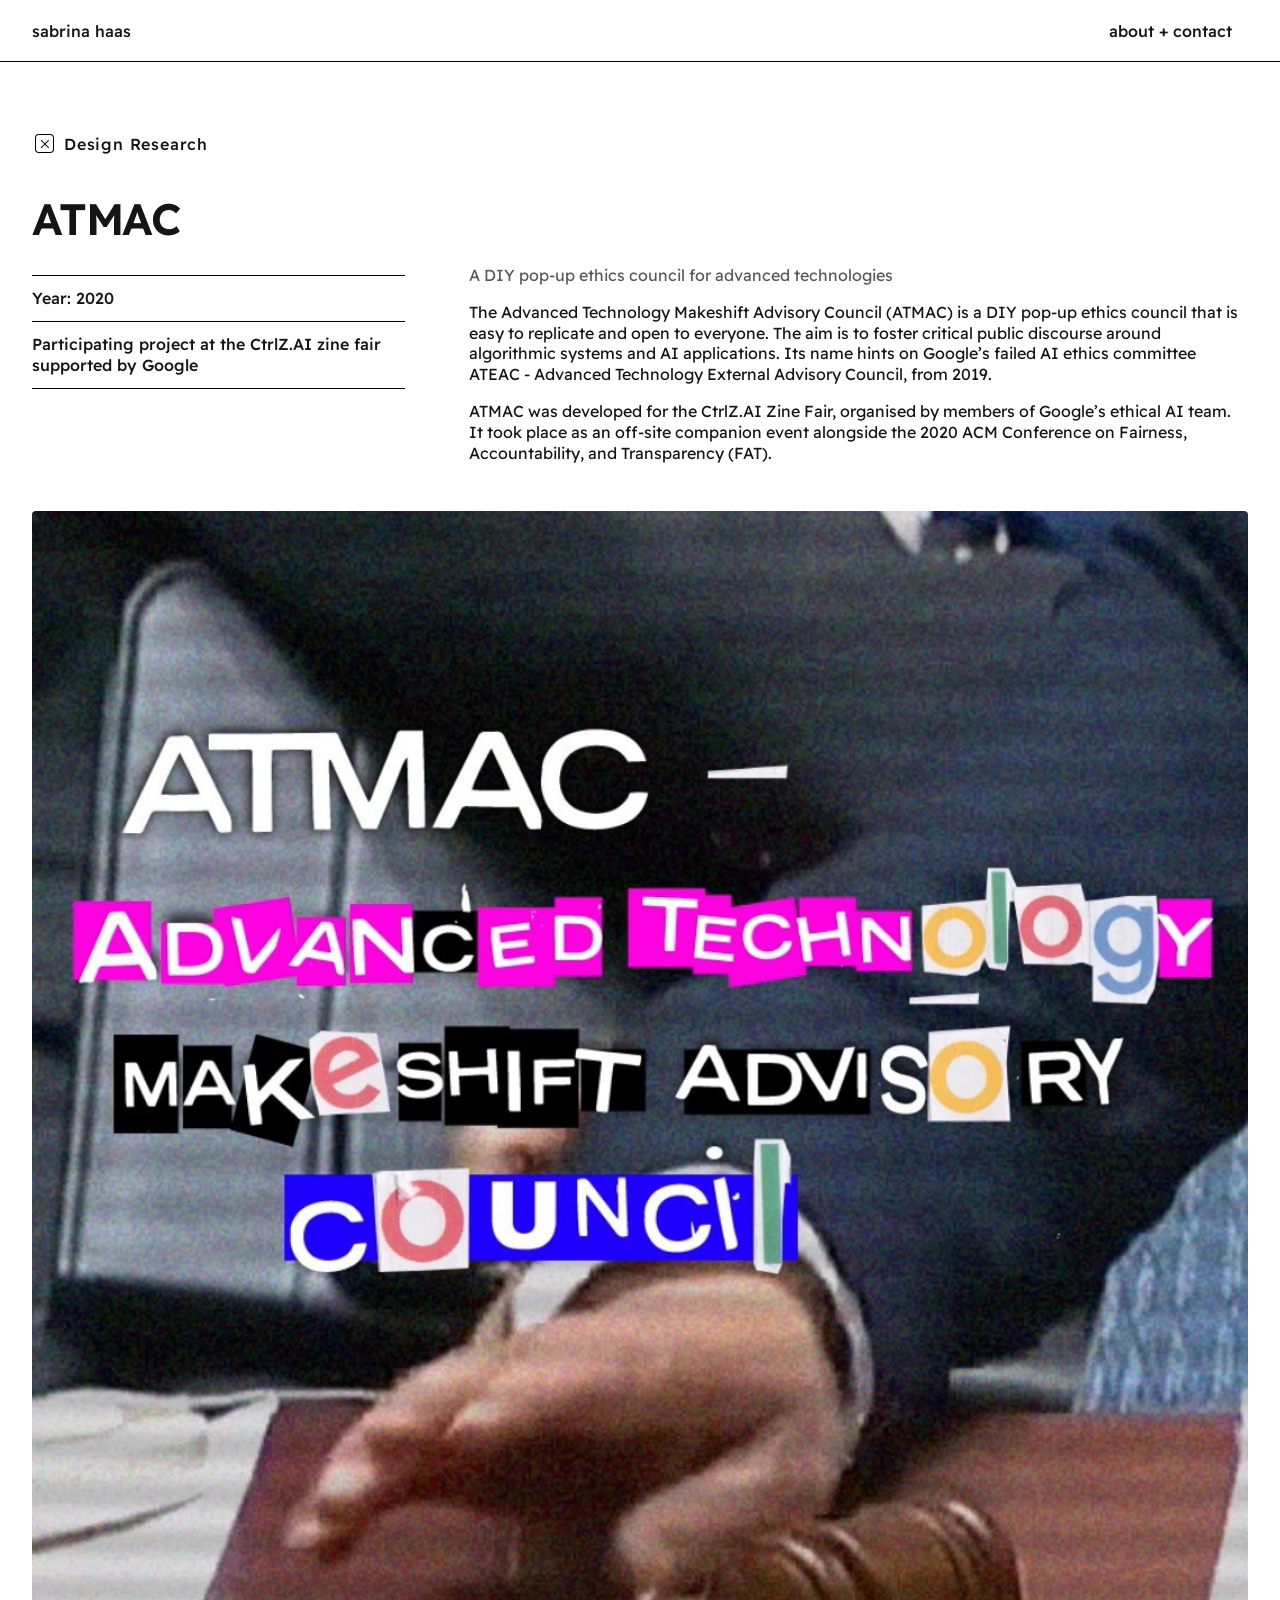
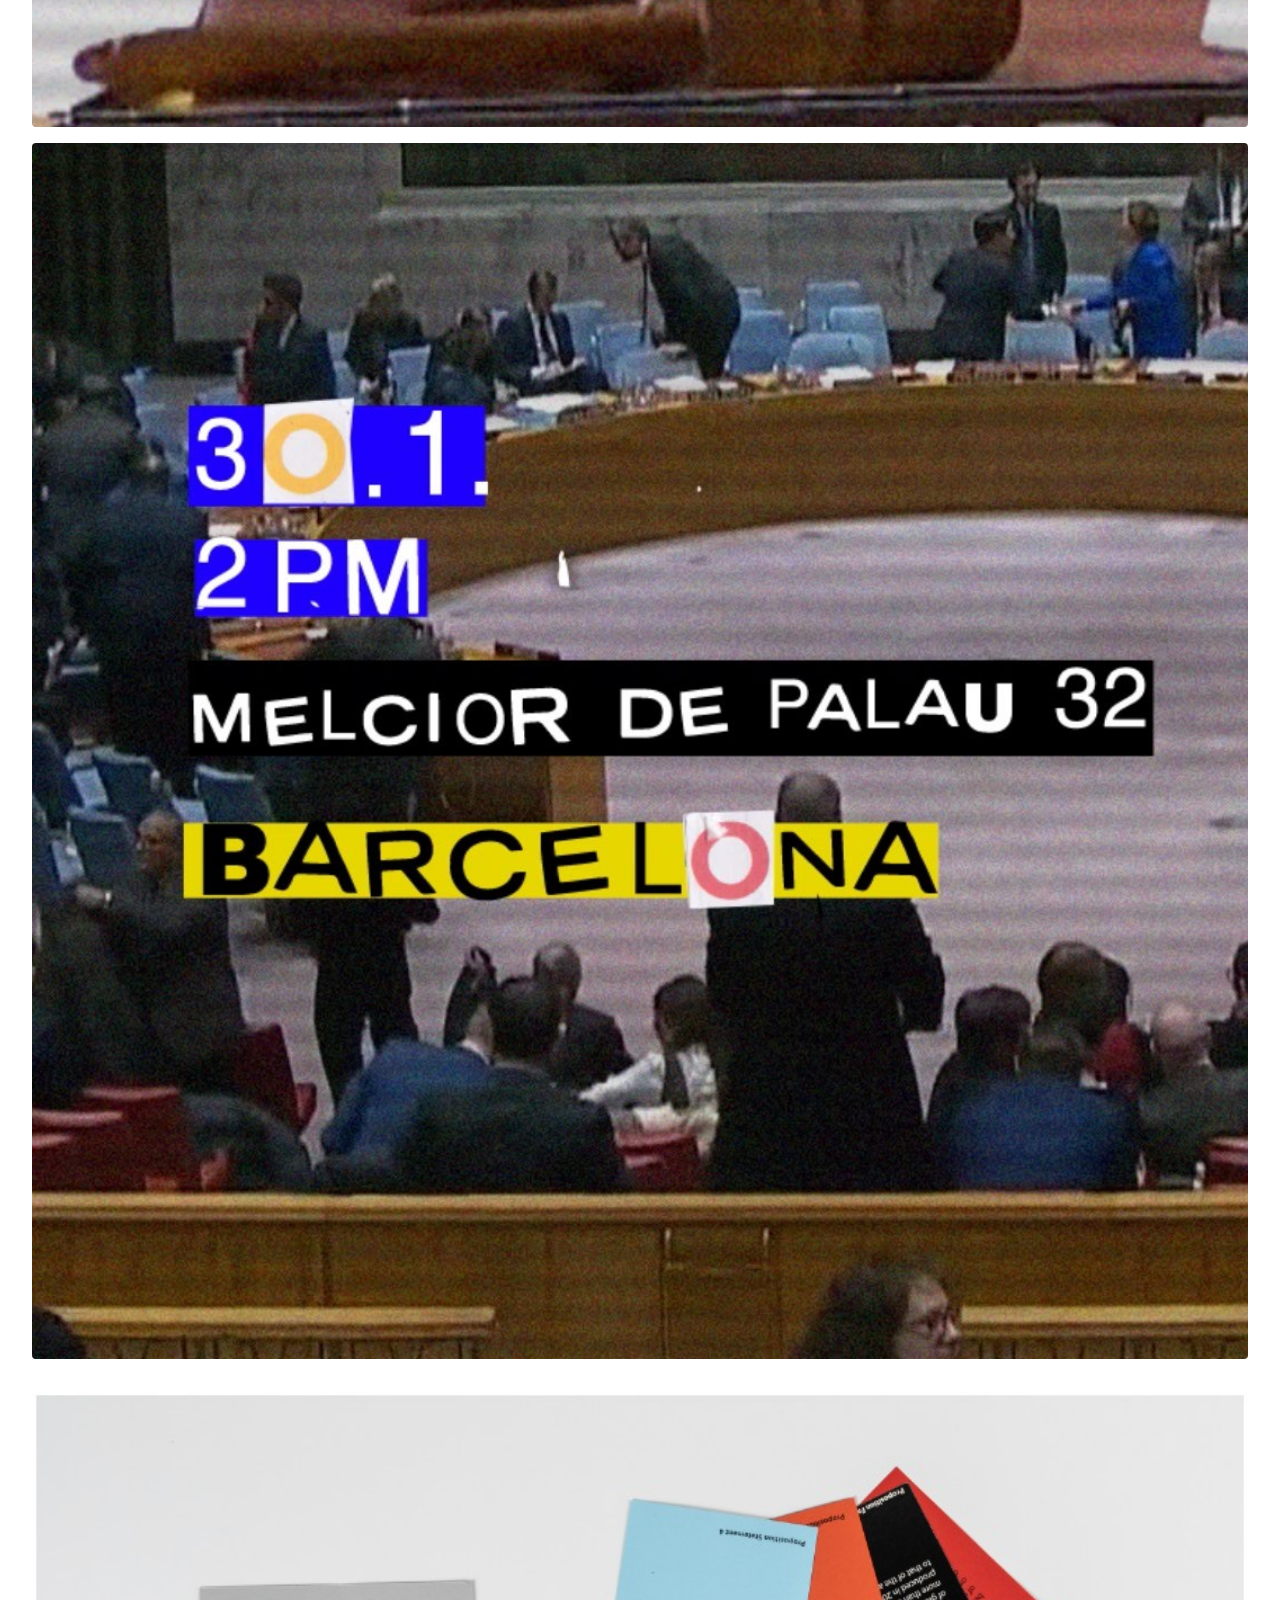
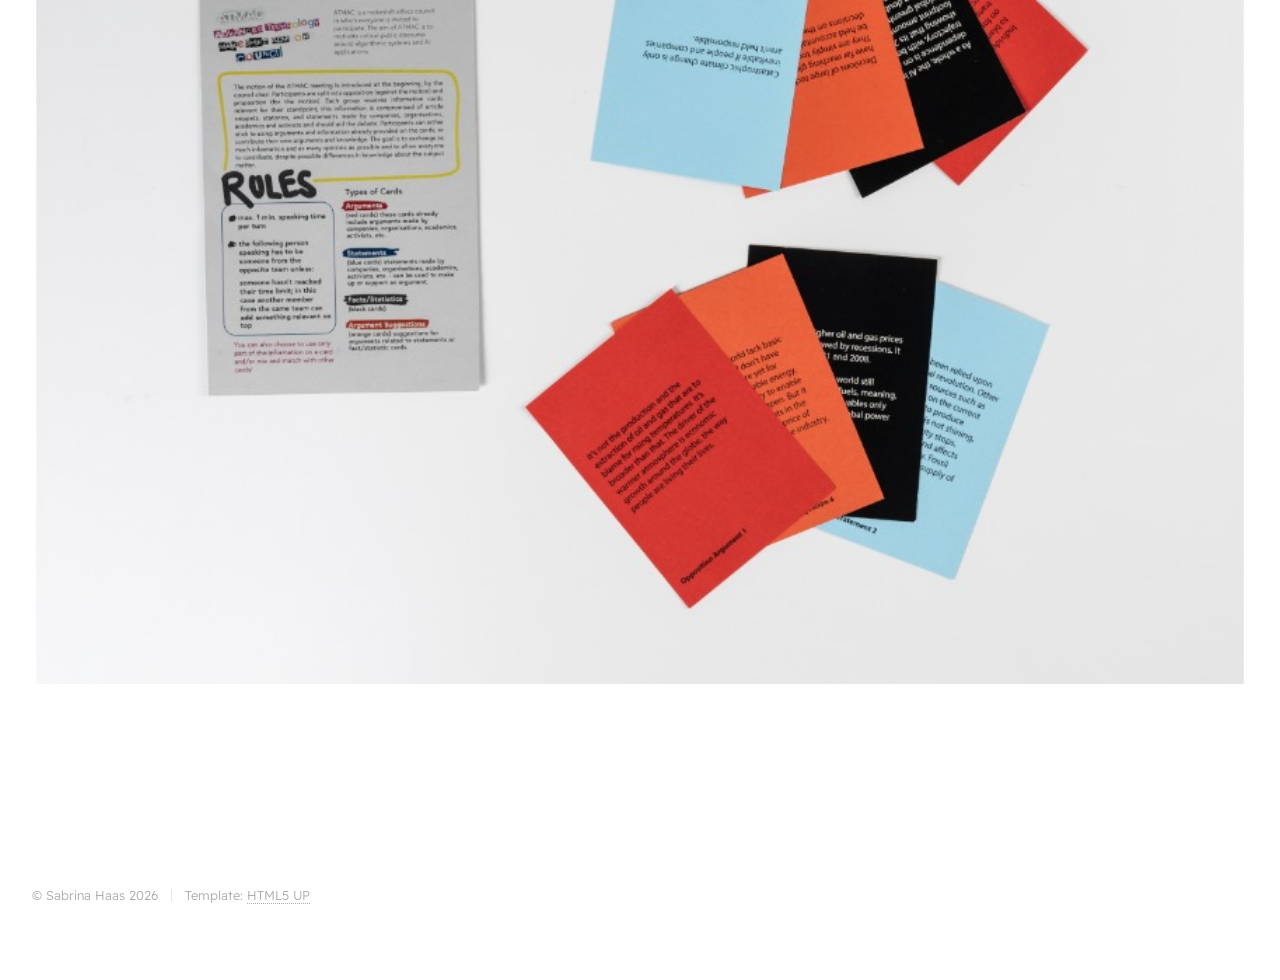
==== atmac.html @ 99f92eaf "Add ATMAC project, update Frau&Psyche content and images, minor copy fixes - Add new ATMAC project p" ====
<!DOCTYPE HTML>
<!--
	Phantom by HTML5 UP
	html5up.net | @ajlkn
	Free for personal and commercial use under the CCA 3.0 license (html5up.net/license)
-->
<html>
	<head>
		<title>ATMAC - Sabrina Haas</title>
		<meta charset="utf-8" />
		<meta name="viewport" content="width=device-width, initial-scale=1, user-scalable=no" />
		<link rel="stylesheet" href="assets/css/main.css" />
		<noscript><link rel="stylesheet" href="assets/css/noscript.css" /></noscript>
	</head>
	<body class="is-preload">
		<!-- Wrapper -->
			<div id="wrapper">

				<!-- Header -->
					<header id="header">
						<div class="inner">

							<!-- Logo -->
								<a href="index.html" class="logo">
									<span class="title">Sabrina Haas</span>
								</a>

							<!-- Nav -->
								<nav>
									<ul>
										<li><a href="#" id="about-link"><span class="nav-label">About <span class="join-symbol">+</span> Contact</span></a></li>
									</ul>
								</nav>

						</div>
					</header>

				<!-- Main -->
					<div id="main">
						<div class="inner">
							<header id="about">
								<div id="about-panel" class="about-panel">
									<div class="about-panel-row">
										<div class="about-text">
											<p>I&rsquo;m a Vienna-based designer and researcher.<br class="about-text-break" />I work across visual communication, illustration and design research, asking how spaces, systems, and materials can work better for people and places. Alongside my design work, I occasionally write.</p>
										</div>
										<div class="about-contact">
											<p><a href="mailto:hellosabrinahaas@gmail.com">hellosabrinahaas@gmail.com</a></p>
										</div>
									</div>
								</div>
							</header>

							<ul class="tags">
								<li><span class="filter-box"><span class="filter-x"></span></span><span class="filter-label">Design Research</span></li>
							</ul>

							<h1>ATMAC</h1>

							<div class="project-meta">
								<div class="project-meta-left">
									<div class="project-facts-list">
										<p>Year: 2020</p>
									</div>
									<p class="lead stroke-bottom">Participating project at the CtrlZ.AI zine fair supported by Google</p>
								</div>
								<div class="project-meta-right">
									<p class="lead muted">A DIY pop-up ethics council for advanced technologies</p>
									<p>The Advanced Technology Makeshift Advisory Council (ATMAC) is a DIY pop-up ethics council that is easy to replicate and open to everyone. The aim is to foster critical public discourse around algorithmic systems and AI applications. Its name hints on Google&rsquo;s failed AI ethics committee ATEAC - Advanced Technology External Advisory Council, from 2019.</p>
									<p>ATMAC was developed for the CtrlZ.AI Zine Fair, organised by members of Google&rsquo;s ethical AI team. It took place as an off-site companion event alongside the 2020 ACM Conference on Fairness, Accountability, and Transparency (FAT).</p>
								</div>
							</div>

							<div class="project-gallery row-2">
								<video autoplay muted loop playsinline poster="images/atmac-poster1-web.jpg" src="images/atmac-poster1.mp4"></video>
								<video autoplay muted loop playsinline poster="images/atmac-poster2-web.jpg" src="images/atmac-poster2.mp4"></video>
							</div>

							<span class="image fit"><img src="images/atmac-cards-web.jpg" alt="" /></span>

						</div>
					</div>

				<!-- Footer -->
					<footer id="footer">
						<div class="inner">
							<ul class="copyright">
								<li>&copy; Sabrina Haas 2026</li><li>Template: <a href="http://html5up.net">HTML5 UP</a></li>
							</ul>
						</div>
					</footer>

			</div>

		<!-- Scripts -->
			<script src="assets/js/jquery.min.js"></script>
			<script src="assets/js/browser.min.js"></script>
			<script src="assets/js/breakpoints.min.js"></script>
			<script src="assets/js/util.js"></script>
			<script src="assets/js/main.js"></script>
			<script>
				$(function() {

					var $link = $('#about-link'),
						$panel = $('#about-panel'),
						$join = $link.find('.join-symbol');

					$link.on('click', function(event) {

						event.preventDefault();

						$panel.toggleClass('is-visible');

						$join.html($panel.hasClass('is-visible') ? '&times;' : '+');

					});

				});
			</script>

	</body>
</html>
---- assets/css/main.css ----
@import url(fontawesome-all.min.css);
@import url("https://fonts.googleapis.com/css2?family=Readex+Pro:wght@300;400;500;600;700&display=swap");

/*
	Phantom by HTML5 UP
	html5up.net | @ajlkn
	Free for personal and commercial use under the CCA 3.0 license (html5up.net/license)
*/

html, body, div, span, applet, object,
iframe, h1, h2, h3, h4, h5, h6, p, blockquote,
pre, a, abbr, acronym, address, big, cite,
code, del, dfn, em, img, ins, kbd, q, s, samp,
small, strike, strong, sub, sup, tt, var, b,
u, i, center, dl, dt, dd, ol, ul, li, fieldset,
form, label, legend, table, caption, tbody,
tfoot, thead, tr, th, td, article, aside,
canvas, details, embed, figure, figcaption,
footer, header, hgroup, menu, nav, output, ruby,
section, summary, time, mark, audio, video {
	margin: 0;
	padding: 0;
	border: 0;
	font-size: 100%;
	font: inherit;
	vertical-align: baseline;}

article, aside, details, figcaption, figure,
footer, header, hgroup, menu, nav, section {
	display: block;}

body {
	line-height: 1;
}

ol, ul {
	list-style: none;
}

blockquote, q {
	quotes: none;
}

	blockquote:before, blockquote:after, q:before, q:after {
		content: '';
		content: none;
	}

table {
	border-collapse: collapse;
	border-spacing: 0;
}

body {
	-webkit-text-size-adjust: none;
}

mark {
	background-color: transparent;
	color: inherit;
}

input::-moz-focus-inner {
	border: 0;
	padding: 0;
}

input, select, textarea {
	-moz-appearance: none;
	-webkit-appearance: none;
	-ms-appearance: none;
	appearance: none;
}

/* Basic */

	@-ms-viewport {
		width: device-width;
	}

	body {
		-ms-overflow-style: scrollbar;
	}

	@media screen and (max-width: 480px) {

		html, body {
			min-width: 320px;
		}

	}

	html {
		box-sizing: border-box;
	}

	*, *:before, *:after {
		box-sizing: inherit;
	}

	body {
		background: #ffffff;
		cursor: url("images/cursor-diy.png") 14 4, auto;
		overflow-x: hidden;
	}

		body.is-preload *, body.is-preload *:before, body.is-preload *:after {
			-moz-animation: none !important;
			-webkit-animation: none !important;
			-ms-animation: none !important;
			animation: none !important;
			-moz-transition: none !important;
			-webkit-transition: none !important;
			-ms-transition: none !important;
			transition: none !important;
		}

/* Type */

	body, input, select, textarea {
		color: #585858;
		font-family: "Readex Pro", Helvetica, sans-serif;
		font-size: 16pt;
		font-weight: 300;
		line-height: 1.75;
	}

		@media screen and (max-width: 1680px) {

			body, input, select, textarea {
				font-size: 14pt;
			}

		}

		@media screen and (max-width: 1280px) {

			body, input, select, textarea {
				font-size: 12pt;
			}

		}

	a {
		-moz-transition: border-bottom-color 0.2s ease, color 0.2s ease;
		-webkit-transition: border-bottom-color 0.2s ease, color 0.2s ease;
		-ms-transition: border-bottom-color 0.2s ease, color 0.2s ease;
		transition: border-bottom-color 0.2s ease, color 0.2s ease;
		text-decoration: none;
		color: #585858;
		border-bottom: dotted 1px rgba(88, 88, 88, 0.5);
	}

		a:hover {
			border-bottom-color: transparent;
			color: #027D42 !important;
		}

	strong, b {
		font-weight: 700;
	}

	em, i {
		font-style: italic;
	}

	p {
		margin: 0 0 2em 0;
	}

	h1 {
		color: #161515;
		font-size: 2.75em;
		font-weight: 600;
		line-height: 1.3;
		margin: 0 0 0.65em 0;
		letter-spacing: -0.035em;
	}

	.amp {
		display: inline-block;
		margin: 0 0.1em;
	}

		h1 a {
			color: inherit;
		}

		@media screen and (max-width: 736px) {

			h1 {
				font-size: 2em;
				margin: 0 0 0.75em 0;
			}

		}

		@media screen and (max-width: 360px) {

			h1 {
				font-size: 1.75em;
				margin: 0 0 0.857em 0;
			}

		}

	h2, h3, h4, h5, h6 {
		font-weight: 700;
		line-height: 1.5;
		margin: 0 0 2em 0;
		text-transform: uppercase;
		letter-spacing: 0.35em;
	}

		h2 a, h3 a, h4 a, h5 a, h6 a {
			color: inherit;
		}

	h2 {
		font-size: 1.1em;
	}

	h3 {
		font-size: 1em;
	}

	h4 {
		font-size: 0.8em;
	}

	h5 {
		font-size: 0.8em;
	}

	h6 {
		font-size: 0.8em;
	}

	@media screen and (max-width: 980px) {

		h1 br, h2 br, h3 br, h4 br, h5 br, h6 br {
			display: none;
		}

	}

	@media screen and (max-width: 736px) {

		h2 {
			font-size: 1em;
		}

		h3 {
			font-size: 0.8em;
		}

	}

	sub {
		font-size: 0.8em;
		position: relative;
		top: 0.5em;
	}

	sup {
		font-size: 0.8em;
		position: relative;
		top: -0.5em;
	}

	blockquote {
		border-left: solid 4px #c9c9c9;
		font-style: italic;
		margin: 0 0 2em 0;
		padding: 0.5em 0 0.5em 2em;
	}

	code {
		background: rgba(144, 144, 144, 0.075);
		border-radius: 4px;
		border: solid 1px #c9c9c9;
		font-family: "Courier New", monospace;
		font-size: 0.9em;
		margin: 0 0.25em;
		padding: 0.25em 0.65em;
	}

	pre {
		-webkit-overflow-scrolling: touch;
		font-family: "Courier New", monospace;
		font-size: 0.9em;
		margin: 0 0 2em 0;
	}

		pre code {
			display: block;
			line-height: 1.75;
			padding: 1em 1.5em;
			overflow-x: auto;
		}

	hr {
		border: 0;
		border-bottom: solid 1px #c9c9c9;
		margin: 2em 0;
	}

		hr.major {
			margin: 3em 0;
		}

	.align-left {
		text-align: left;
	}

	.align-center {
		text-align: center;
	}

	.align-right {
		text-align: right;
	}

/* Row */

	.row {
		display: flex;
		flex-wrap: wrap;
		box-sizing: border-box;
		align-items: stretch;
	}

		.row > * {
			box-sizing: border-box;
		}

		.row.gtr-uniform > * > :last-child {
			margin-bottom: 0;
		}

		.row.aln-left {
			justify-content: flex-start;
		}

		.row.aln-center {
			justify-content: center;
		}

		.row.aln-right {
			justify-content: flex-end;
		}

		.row.aln-top {
			align-items: flex-start;
		}

		.row.aln-middle {
			align-items: center;
		}

		.row.aln-bottom {
			align-items: flex-end;
		}

		.row > .imp {
			order: -1;
		}

		.row > .col-1 {
			width: 8.33333%;
		}

		.row > .off-1 {
			margin-left: 8.33333%;
		}

		.row > .col-2 {
			width: 16.66667%;
		}

		.row > .off-2 {
			margin-left: 16.66667%;
		}

		.row > .col-3 {
			width: 25%;
		}

		.row > .off-3 {
			margin-left: 25%;
		}

		.row > .col-4 {
			width: 33.33333%;
		}

		.row > .off-4 {
			margin-left: 33.33333%;
		}

		.row > .col-5 {
			width: 41.66667%;
		}

		.row > .off-5 {
			margin-left: 41.66667%;
		}

		.row > .col-6 {
			width: 50%;
		}

		.row > .off-6 {
			margin-left: 50%;
		}

		.row > .col-7 {
			width: 58.33333%;
		}

		.row > .off-7 {
			margin-left: 58.33333%;
		}

		.row > .col-8 {
			width: 66.66667%;
		}

		.row > .off-8 {
			margin-left: 66.66667%;
		}

		.row > .col-9 {
			width: 75%;
		}

		.row > .off-9 {
			margin-left: 75%;
		}

		.row > .col-10 {
			width: 83.33333%;
		}

		.row > .off-10 {
			margin-left: 83.33333%;
		}

		.row > .col-11 {
			width: 91.66667%;
		}

		.row > .off-11 {
			margin-left: 91.66667%;
		}

		.row > .col-12 {
			width: 100%;
		}

		.row > .off-12 {
			margin-left: 100%;
		}

		.row.gtr-0 {
			margin-top: 0;
			margin-left: 0em;
		}

			.row.gtr-0 > * {
				padding: 0 0 0 0em;
			}

			.row.gtr-0.gtr-uniform {
				margin-top: 0em;
			}

				.row.gtr-0.gtr-uniform > * {
					padding-top: 0em;
				}

		.row.gtr-25 {
			margin-top: 0;
			margin-left: -0.5em;
		}

			.row.gtr-25 > * {
				padding: 0 0 0 0.5em;
			}

			.row.gtr-25.gtr-uniform {
				margin-top: -0.5em;
			}

				.row.gtr-25.gtr-uniform > * {
					padding-top: 0.5em;
				}

		.row.gtr-50 {
			margin-top: 0;
			margin-left: -1em;
		}

			.row.gtr-50 > * {
				padding: 0 0 0 1em;
			}

			.row.gtr-50.gtr-uniform {
				margin-top: -1em;
			}

				.row.gtr-50.gtr-uniform > * {
					padding-top: 1em;
				}

		.row {
			margin-top: 0;
			margin-left: -2em;
		}

			.row > * {
				padding: 0 0 0 2em;
			}

			.row.gtr-uniform {
				margin-top: -2em;
			}

				.row.gtr-uniform > * {
					padding-top: 2em;
				}

		.row.gtr-150 {
			margin-top: 0;
			margin-left: -3em;
		}

			.row.gtr-150 > * {
				padding: 0 0 0 3em;
			}

			.row.gtr-150.gtr-uniform {
				margin-top: -3em;
			}

				.row.gtr-150.gtr-uniform > * {
					padding-top: 3em;
				}

		.row.gtr-200 {
			margin-top: 0;
			margin-left: -4em;
		}

			.row.gtr-200 > * {
				padding: 0 0 0 4em;
			}

			.row.gtr-200.gtr-uniform {
				margin-top: -4em;
			}

				.row.gtr-200.gtr-uniform > * {
					padding-top: 4em;
				}

		@media screen and (max-width: 1680px) {

			.row {
				display: flex;
				flex-wrap: wrap;
				box-sizing: border-box;
				align-items: stretch;
			}

				.row > * {
					box-sizing: border-box;
				}

				.row.gtr-uniform > * > :last-child {
					margin-bottom: 0;
				}

				.row.aln-left {
					justify-content: flex-start;
				}

				.row.aln-center {
					justify-content: center;
				}

				.row.aln-right {
					justify-content: flex-end;
				}

				.row.aln-top {
					align-items: flex-start;
				}

				.row.aln-middle {
					align-items: center;
				}

				.row.aln-bottom {
					align-items: flex-end;
				}

				.row > .imp-xlarge {
					order: -1;
				}

				.row > .col-1-xlarge {
					width: 8.33333%;
				}

				.row > .off-1-xlarge {
					margin-left: 8.33333%;
				}

				.row > .col-2-xlarge {
					width: 16.66667%;
				}

				.row > .off-2-xlarge {
					margin-left: 16.66667%;
				}

				.row > .col-3-xlarge {
					width: 25%;
				}

				.row > .off-3-xlarge {
					margin-left: 25%;
				}

				.row > .col-4-xlarge {
					width: 33.33333%;
				}

				.row > .off-4-xlarge {
					margin-left: 33.33333%;
				}

				.row > .col-5-xlarge {
					width: 41.66667%;
				}

				.row > .off-5-xlarge {
					margin-left: 41.66667%;
				}

				.row > .col-6-xlarge {
					width: 50%;
				}

				.row > .off-6-xlarge {
					margin-left: 50%;
				}

				.row > .col-7-xlarge {
					width: 58.33333%;
				}

				.row > .off-7-xlarge {
					margin-left: 58.33333%;
				}

				.row > .col-8-xlarge {
					width: 66.66667%;
				}

				.row > .off-8-xlarge {
					margin-left: 66.66667%;
				}

				.row > .col-9-xlarge {
					width: 75%;
				}

				.row > .off-9-xlarge {
					margin-left: 75%;
				}

				.row > .col-10-xlarge {
					width: 83.33333%;
				}

				.row > .off-10-xlarge {
					margin-left: 83.33333%;
				}

				.row > .col-11-xlarge {
					width: 91.66667%;
				}

				.row > .off-11-xlarge {
					margin-left: 91.66667%;
				}

				.row > .col-12-xlarge {
					width: 100%;
				}

				.row > .off-12-xlarge {
					margin-left: 100%;
				}

				.row.gtr-0 {
					margin-top: 0;
					margin-left: 0em;
				}

					.row.gtr-0 > * {
						padding: 0 0 0 0em;
					}

					.row.gtr-0.gtr-uniform {
						margin-top: 0em;
					}

						.row.gtr-0.gtr-uniform > * {
							padding-top: 0em;
						}

				.row.gtr-25 {
					margin-top: 0;
					margin-left: -0.5em;
				}

					.row.gtr-25 > * {
						padding: 0 0 0 0.5em;
					}

					.row.gtr-25.gtr-uniform {
						margin-top: -0.5em;
					}

						.row.gtr-25.gtr-uniform > * {
							padding-top: 0.5em;
						}

				.row.gtr-50 {
					margin-top: 0;
					margin-left: -1em;
				}

					.row.gtr-50 > * {
						padding: 0 0 0 1em;
					}

					.row.gtr-50.gtr-uniform {
						margin-top: -1em;
					}

						.row.gtr-50.gtr-uniform > * {
							padding-top: 1em;
						}

				.row {
					margin-top: 0;
					margin-left: -2em;
				}

					.row > * {
						padding: 0 0 0 2em;
					}

					.row.gtr-uniform {
						margin-top: -2em;
					}

						.row.gtr-uniform > * {
							padding-top: 2em;
						}

				.row.gtr-150 {
					margin-top: 0;
					margin-left: -3em;
				}

					.row.gtr-150 > * {
						padding: 0 0 0 3em;
					}

					.row.gtr-150.gtr-uniform {
						margin-top: -3em;
					}

						.row.gtr-150.gtr-uniform > * {
							padding-top: 3em;
						}

				.row.gtr-200 {
					margin-top: 0;
					margin-left: -4em;
				}

					.row.gtr-200 > * {
						padding: 0 0 0 4em;
					}

					.row.gtr-200.gtr-uniform {
						margin-top: -4em;
					}

						.row.gtr-200.gtr-uniform > * {
							padding-top: 4em;
						}

		}

		@media screen and (max-width: 1280px) {

			.row {
				display: flex;
				flex-wrap: wrap;
				box-sizing: border-box;
				align-items: stretch;
			}

				.row > * {
					box-sizing: border-box;
				}

				.row.gtr-uniform > * > :last-child {
					margin-bottom: 0;
				}

				.row.aln-left {
					justify-content: flex-start;
				}

				.row.aln-center {
					justify-content: center;
				}

				.row.aln-right {
					justify-content: flex-end;
				}

				.row.aln-top {
					align-items: flex-start;
				}

				.row.aln-middle {
					align-items: center;
				}

				.row.aln-bottom {
					align-items: flex-end;
				}

				.row > .imp-large {
					order: -1;
				}

				.row > .col-1-large {
					width: 8.33333%;
				}

				.row > .off-1-large {
					margin-left: 8.33333%;
				}

				.row > .col-2-large {
					width: 16.66667%;
				}

				.row > .off-2-large {
					margin-left: 16.66667%;
				}

				.row > .col-3-large {
					width: 25%;
				}

				.row > .off-3-large {
					margin-left: 25%;
				}

				.row > .col-4-large {
					width: 33.33333%;
				}

				.row > .off-4-large {
					margin-left: 33.33333%;
				}

				.row > .col-5-large {
					width: 41.66667%;
				}

				.row > .off-5-large {
					margin-left: 41.66667%;
				}

				.row > .col-6-large {
					width: 50%;
				}

				.row > .off-6-large {
					margin-left: 50%;
				}

				.row > .col-7-large {
					width: 58.33333%;
				}

				.row > .off-7-large {
					margin-left: 58.33333%;
				}

				.row > .col-8-large {
					width: 66.66667%;
				}

				.row > .off-8-large {
					margin-left: 66.66667%;
				}

				.row > .col-9-large {
					width: 75%;
				}

				.row > .off-9-large {
					margin-left: 75%;
				}

				.row > .col-10-large {
					width: 83.33333%;
				}

				.row > .off-10-large {
					margin-left: 83.33333%;
				}

				.row > .col-11-large {
					width: 91.66667%;
				}

				.row > .off-11-large {
					margin-left: 91.66667%;
				}

				.row > .col-12-large {
					width: 100%;
				}

				.row > .off-12-large {
					margin-left: 100%;
				}

				.row.gtr-0 {
					margin-top: 0;
					margin-left: 0em;
				}

					.row.gtr-0 > * {
						padding: 0 0 0 0em;
					}

					.row.gtr-0.gtr-uniform {
						margin-top: 0em;
					}

						.row.gtr-0.gtr-uniform > * {
							padding-top: 0em;
						}

				.row.gtr-25 {
					margin-top: 0;
					margin-left: -0.5em;
				}

					.row.gtr-25 > * {
						padding: 0 0 0 0.5em;
					}

					.row.gtr-25.gtr-uniform {
						margin-top: -0.5em;
					}

						.row.gtr-25.gtr-uniform > * {
							padding-top: 0.5em;
						}

				.row.gtr-50 {
					margin-top: 0;
					margin-left: -1em;
				}

					.row.gtr-50 > * {
						padding: 0 0 0 1em;
					}

					.row.gtr-50.gtr-uniform {
						margin-top: -1em;
					}

						.row.gtr-50.gtr-uniform > * {
							padding-top: 1em;
						}

				.row {
					margin-top: 0;
					margin-left: -2em;
				}

					.row > * {
						padding: 0 0 0 2em;
					}

					.row.gtr-uniform {
						margin-top: -2em;
					}

						.row.gtr-uniform > * {
							padding-top: 2em;
						}

				.row.gtr-150 {
					margin-top: 0;
					margin-left: -3em;
				}

					.row.gtr-150 > * {
						padding: 0 0 0 3em;
					}

					.row.gtr-150.gtr-uniform {
						margin-top: -3em;
					}

						.row.gtr-150.gtr-uniform > * {
							padding-top: 3em;
						}

				.row.gtr-200 {
					margin-top: 0;
					margin-left: -4em;
				}

					.row.gtr-200 > * {
						padding: 0 0 0 4em;
					}

					.row.gtr-200.gtr-uniform {
						margin-top: -4em;
					}

						.row.gtr-200.gtr-uniform > * {
							padding-top: 4em;
						}

		}

		@media screen and (max-width: 980px) {

			.row {
				display: flex;
				flex-wrap: wrap;
				box-sizing: border-box;
				align-items: stretch;
			}

				.row > * {
					box-sizing: border-box;
				}

				.row.gtr-uniform > * > :last-child {
					margin-bottom: 0;
				}

				.row.aln-left {
					justify-content: flex-start;
				}

				.row.aln-center {
					justify-content: center;
				}

				.row.aln-right {
					justify-content: flex-end;
				}

				.row.aln-top {
					align-items: flex-start;
				}

				.row.aln-middle {
					align-items: center;
				}

				.row.aln-bottom {
					align-items: flex-end;
				}

				.row > .imp-medium {
					order: -1;
				}

				.row > .col-1-medium {
					width: 8.33333%;
				}

				.row > .off-1-medium {
					margin-left: 8.33333%;
				}

				.row > .col-2-medium {
					width: 16.66667%;
				}

				.row > .off-2-medium {
					margin-left: 16.66667%;
				}

				.row > .col-3-medium {
					width: 25%;
				}

				.row > .off-3-medium {
					margin-left: 25%;
				}

				.row > .col-4-medium {
					width: 33.33333%;
				}

				.row > .off-4-medium {
					margin-left: 33.33333%;
				}

				.row > .col-5-medium {
					width: 41.66667%;
				}

				.row > .off-5-medium {
					margin-left: 41.66667%;
				}

				.row > .col-6-medium {
					width: 50%;
				}

				.row > .off-6-medium {
					margin-left: 50%;
				}

				.row > .col-7-medium {
					width: 58.33333%;
				}

				.row > .off-7-medium {
					margin-left: 58.33333%;
				}

				.row > .col-8-medium {
					width: 66.66667%;
				}

				.row > .off-8-medium {
					margin-left: 66.66667%;
				}

				.row > .col-9-medium {
					width: 75%;
				}

				.row > .off-9-medium {
					margin-left: 75%;
				}

				.row > .col-10-medium {
					width: 83.33333%;
				}

				.row > .off-10-medium {
					margin-left: 83.33333%;
				}

				.row > .col-11-medium {
					width: 91.66667%;
				}

				.row > .off-11-medium {
					margin-left: 91.66667%;
				}

				.row > .col-12-medium {
					width: 100%;
				}

				.row > .off-12-medium {
					margin-left: 100%;
				}

				.row.gtr-0 {
					margin-top: 0;
					margin-left: 0em;
				}

					.row.gtr-0 > * {
						padding: 0 0 0 0em;
					}

					.row.gtr-0.gtr-uniform {
						margin-top: 0em;
					}

						.row.gtr-0.gtr-uniform > * {
							padding-top: 0em;
						}

				.row.gtr-25 {
					margin-top: 0;
					margin-left: -0.375em;
				}

					.row.gtr-25 > * {
						padding: 0 0 0 0.375em;
					}

					.row.gtr-25.gtr-uniform {
						margin-top: -0.375em;
					}

						.row.gtr-25.gtr-uniform > * {
							padding-top: 0.375em;
						}

				.row.gtr-50 {
					margin-top: 0;
					margin-left: -0.75em;
				}

					.row.gtr-50 > * {
						padding: 0 0 0 0.75em;
					}

					.row.gtr-50.gtr-uniform {
						margin-top: -0.75em;
					}

						.row.gtr-50.gtr-uniform > * {
							padding-top: 0.75em;
						}

				.row {
					margin-top: 0;
					margin-left: -1.5em;
				}

					.row > * {
						padding: 0 0 0 1.5em;
					}

					.row.gtr-uniform {
						margin-top: -1.5em;
					}

						.row.gtr-uniform > * {
							padding-top: 1.5em;
						}

				.row.gtr-150 {
					margin-top: 0;
					margin-left: -2.25em;
				}

					.row.gtr-150 > * {
						padding: 0 0 0 2.25em;
					}

					.row.gtr-150.gtr-uniform {
						margin-top: -2.25em;
					}

						.row.gtr-150.gtr-uniform > * {
							padding-top: 2.25em;
						}

				.row.gtr-200 {
					margin-top: 0;
					margin-left: -3em;
				}

					.row.gtr-200 > * {
						padding: 0 0 0 3em;
					}

					.row.gtr-200.gtr-uniform {
						margin-top: -3em;
					}

						.row.gtr-200.gtr-uniform > * {
							padding-top: 3em;
						}

		}

		@media screen and (max-width: 736px) {

			.row {
				display: flex;
				flex-wrap: wrap;
				box-sizing: border-box;
				align-items: stretch;
			}

				.row > * {
					box-sizing: border-box;
				}

				.row.gtr-uniform > * > :last-child {
					margin-bottom: 0;
				}

				.row.aln-left {
					justify-content: flex-start;
				}

				.row.aln-center {
					justify-content: center;
				}

				.row.aln-right {
					justify-content: flex-end;
				}

				.row.aln-top {
					align-items: flex-start;
				}

				.row.aln-middle {
					align-items: center;
				}

				.row.aln-bottom {
					align-items: flex-end;
				}

				.row > .imp-small {
					order: -1;
				}

				.row > .col-1-small {
					width: 8.33333%;
				}

				.row > .off-1-small {
					margin-left: 8.33333%;
				}

				.row > .col-2-small {
					width: 16.66667%;
				}

				.row > .off-2-small {
					margin-left: 16.66667%;
				}

				.row > .col-3-small {
					width: 25%;
				}

				.row > .off-3-small {
					margin-left: 25%;
				}

				.row > .col-4-small {
					width: 33.33333%;
				}

				.row > .off-4-small {
					margin-left: 33.33333%;
				}

				.row > .col-5-small {
					width: 41.66667%;
				}

				.row > .off-5-small {
					margin-left: 41.66667%;
				}

				.row > .col-6-small {
					width: 50%;
				}

				.row > .off-6-small {
					margin-left: 50%;
				}

				.row > .col-7-small {
					width: 58.33333%;
				}

				.row > .off-7-small {
					margin-left: 58.33333%;
				}

				.row > .col-8-small {
					width: 66.66667%;
				}

				.row > .off-8-small {
					margin-left: 66.66667%;
				}

				.row > .col-9-small {
					width: 75%;
				}

				.row > .off-9-small {
					margin-left: 75%;
				}

				.row > .col-10-small {
					width: 83.33333%;
				}

				.row > .off-10-small {
					margin-left: 83.33333%;
				}

				.row > .col-11-small {
					width: 91.66667%;
				}

				.row > .off-11-small {
					margin-left: 91.66667%;
				}

				.row > .col-12-small {
					width: 100%;
				}

				.row > .off-12-small {
					margin-left: 100%;
				}

				.row.gtr-0 {
					margin-top: 0;
					margin-left: 0em;
				}

					.row.gtr-0 > * {
						padding: 0 0 0 0em;
					}

					.row.gtr-0.gtr-uniform {
						margin-top: 0em;
					}

						.row.gtr-0.gtr-uniform > * {
							padding-top: 0em;
						}

				.row.gtr-25 {
					margin-top: 0;
					margin-left: -0.25em;
				}

					.row.gtr-25 > * {
						padding: 0 0 0 0.25em;
					}

					.row.gtr-25.gtr-uniform {
						margin-top: -0.25em;
					}

						.row.gtr-25.gtr-uniform > * {
							padding-top: 0.25em;
						}

				.row.gtr-50 {
					margin-top: 0;
					margin-left: -0.5em;
				}

					.row.gtr-50 > * {
						padding: 0 0 0 0.5em;
					}

					.row.gtr-50.gtr-uniform {
						margin-top: -0.5em;
					}

						.row.gtr-50.gtr-uniform > * {
							padding-top: 0.5em;
						}

				.row {
					margin-top: 0;
					margin-left: -1em;
				}

					.row > * {
						padding: 0 0 0 1em;
					}

					.row.gtr-uniform {
						margin-top: -1em;
					}

						.row.gtr-uniform > * {
							padding-top: 1em;
						}

				.row.gtr-150 {
					margin-top: 0;
					margin-left: -1.5em;
				}

					.row.gtr-150 > * {
						padding: 0 0 0 1.5em;
					}

					.row.gtr-150.gtr-uniform {
						margin-top: -1.5em;
					}

						.row.gtr-150.gtr-uniform > * {
							padding-top: 1.5em;
						}

				.row.gtr-200 {
					margin-top: 0;
					margin-left: -2em;
				}

					.row.gtr-200 > * {
						padding: 0 0 0 2em;
					}

					.row.gtr-200.gtr-uniform {
						margin-top: -2em;
					}

						.row.gtr-200.gtr-uniform > * {
							padding-top: 2em;
						}

		}

		@media screen and (max-width: 480px) {

			.row {
				display: flex;
				flex-wrap: wrap;
				box-sizing: border-box;
				align-items: stretch;
			}

				.row > * {
					box-sizing: border-box;
				}

				.row.gtr-uniform > * > :last-child {
					margin-bottom: 0;
				}

				.row.aln-left {
					justify-content: flex-start;
				}

				.row.aln-center {
					justify-content: center;
				}

				.row.aln-right {
					justify-content: flex-end;
				}

				.row.aln-top {
					align-items: flex-start;
				}

				.row.aln-middle {
					align-items: center;
				}

				.row.aln-bottom {
					align-items: flex-end;
				}

				.row > .imp-xsmall {
					order: -1;
				}

				.row > .col-1-xsmall {
					width: 8.33333%;
				}

				.row > .off-1-xsmall {
					margin-left: 8.33333%;
				}

				.row > .col-2-xsmall {
					width: 16.66667%;
				}

				.row > .off-2-xsmall {
					margin-left: 16.66667%;
				}

				.row > .col-3-xsmall {
					width: 25%;
				}

				.row > .off-3-xsmall {
					margin-left: 25%;
				}

				.row > .col-4-xsmall {
					width: 33.33333%;
				}

				.row > .off-4-xsmall {
					margin-left: 33.33333%;
				}

				.row > .col-5-xsmall {
					width: 41.66667%;
				}

				.row > .off-5-xsmall {
					margin-left: 41.66667%;
				}

				.row > .col-6-xsmall {
					width: 50%;
				}

				.row > .off-6-xsmall {
					margin-left: 50%;
				}

				.row > .col-7-xsmall {
					width: 58.33333%;
				}

				.row > .off-7-xsmall {
					margin-left: 58.33333%;
				}

				.row > .col-8-xsmall {
					width: 66.66667%;
				}

				.row > .off-8-xsmall {
					margin-left: 66.66667%;
				}

				.row > .col-9-xsmall {
					width: 75%;
				}

				.row > .off-9-xsmall {
					margin-left: 75%;
				}

				.row > .col-10-xsmall {
					width: 83.33333%;
				}

				.row > .off-10-xsmall {
					margin-left: 83.33333%;
				}

				.row > .col-11-xsmall {
					width: 91.66667%;
				}

				.row > .off-11-xsmall {
					margin-left: 91.66667%;
				}

				.row > .col-12-xsmall {
					width: 100%;
				}

				.row > .off-12-xsmall {
					margin-left: 100%;
				}

				.row.gtr-0 {
					margin-top: 0;
					margin-left: 0em;
				}

					.row.gtr-0 > * {
						padding: 0 0 0 0em;
					}

					.row.gtr-0.gtr-uniform {
						margin-top: 0em;
					}

						.row.gtr-0.gtr-uniform > * {
							padding-top: 0em;
						}

				.row.gtr-25 {
					margin-top: 0;
					margin-left: -0.25em;
				}

					.row.gtr-25 > * {
						padding: 0 0 0 0.25em;
					}

					.row.gtr-25.gtr-uniform {
						margin-top: -0.25em;
					}

						.row.gtr-25.gtr-uniform > * {
							padding-top: 0.25em;
						}

				.row.gtr-50 {
					margin-top: 0;
					margin-left: -0.5em;
				}

					.row.gtr-50 > * {
						padding: 0 0 0 0.5em;
					}

					.row.gtr-50.gtr-uniform {
						margin-top: -0.5em;
					}

						.row.gtr-50.gtr-uniform > * {
							padding-top: 0.5em;
						}

				.row {
					margin-top: 0;
					margin-left: -1em;
				}

					.row > * {
						padding: 0 0 0 1em;
					}

					.row.gtr-uniform {
						margin-top: -1em;
					}

						.row.gtr-uniform > * {
							padding-top: 1em;
						}

				.row.gtr-150 {
					margin-top: 0;
					margin-left: -1.5em;
				}

					.row.gtr-150 > * {
						padding: 0 0 0 1.5em;
					}

					.row.gtr-150.gtr-uniform {
						margin-top: -1.5em;
					}

						.row.gtr-150.gtr-uniform > * {
							padding-top: 1.5em;
						}

				.row.gtr-200 {
					margin-top: 0;
					margin-left: -2em;
				}

					.row.gtr-200 > * {
						padding: 0 0 0 2em;
					}

					.row.gtr-200.gtr-uniform {
						margin-top: -2em;
					}

						.row.gtr-200.gtr-uniform > * {
							padding-top: 2em;
						}

		}

/* Section/Article */

	section.special, article.special {
		text-align: center;
	}

	header p {
		margin-top: -1em;
	}

	@media screen and (max-width: 736px) {

		header p {
			margin-top: 0;
		}

	}

/* Icon */

	.icon {
		text-decoration: none;
		border-bottom: none;
		position: relative;
	}

		.icon:before {
			-moz-osx-font-smoothing: grayscale;
			-webkit-font-smoothing: antialiased;
			display: inline-block;
			font-style: normal;
			font-variant: normal;
			text-rendering: auto;
			line-height: 1;
			text-transform: none !important;
			font-family: 'Font Awesome 5 Free';
			font-weight: 400;
		}

		.icon > .label {
			display: none;
		}

		.icon:before {
			line-height: inherit;
		}

		.icon.solid:before {
			font-weight: 900;
		}

		.icon.brands:before {
			font-family: 'Font Awesome 5 Brands';
		}

		.icon.style2 {
			-moz-transition: background-color 0.2s ease-in-out, color 0.2s ease-in-out, border-color 0.2s ease-in-out;
			-webkit-transition: background-color 0.2s ease-in-out, color 0.2s ease-in-out, border-color 0.2s ease-in-out;
			-ms-transition: background-color 0.2s ease-in-out, color 0.2s ease-in-out, border-color 0.2s ease-in-out;
			transition: background-color 0.2s ease-in-out, color 0.2s ease-in-out, border-color 0.2s ease-in-out;
			background-color: transparent;
			border: solid 1px #c9c9c9;
			border-radius: 4px;
			width: 2.65em;
			height: 2.65em;
			display: inline-block;
			text-align: center;
			line-height: 2.65em;
			color: inherit;
		}

			.icon.style2:before {
				font-size: 1.1em;
			}

			.icon.style2:hover {
				color: #027D42;
				border-color: #027D42;
			}

			.icon.style2:active {
				background-color: rgba(242, 132, 158, 0.1);
			}

/* List */

	ol {
		list-style: decimal;
		margin: 0 0 2em 0;
		padding-left: 1.25em;
	}

		ol li {
			padding-left: 0.25em;
		}

	ul {
		list-style: disc;
		margin: 0 0 2em 0;
		padding-left: 1em;
	}

		ul li {
			padding-left: 0.5em;
		}

		ul.alt {
			list-style: none;
			padding-left: 0;
		}

			ul.alt li {
				border-top: solid 1px #c9c9c9;
				padding: 0.5em 0;
			}

				ul.alt li:first-child {
					border-top: 0;
					padding-top: 0;
				}

	dl {
		margin: 0 0 2em 0;
	}

		dl dt {
			display: block;
			font-weight: 700;
			margin: 0 0 1em 0;
		}

		dl dd {
			margin-left: 2em;
		}

/* Actions */

	ul.actions {
		display: -moz-flex;
		display: -webkit-flex;
		display: -ms-flex;
		display: flex;
		cursor: default;
		list-style: none;
		margin-left: -1em;
		padding-left: 0;
	}

		ul.actions li {
			padding: 0 0 0 1em;
			vertical-align: middle;
		}

		ul.actions.special {
			-moz-justify-content: center;
			-webkit-justify-content: center;
			-ms-justify-content: center;
			justify-content: center;
			width: 100%;
			margin-left: 0;
		}

			ul.actions.special li:first-child {
				padding-left: 0;
			}

		ul.actions.stacked {
			-moz-flex-direction: column;
			-webkit-flex-direction: column;
			-ms-flex-direction: column;
			flex-direction: column;
			margin-left: 0;
		}

			ul.actions.stacked li {
				padding: 1.3em 0 0 0;
			}

				ul.actions.stacked li:first-child {
					padding-top: 0;
				}

		ul.actions.fit {
			width: calc(100% + 1em);
		}

			ul.actions.fit li {
				-moz-flex-grow: 1;
				-webkit-flex-grow: 1;
				-ms-flex-grow: 1;
				flex-grow: 1;
				-moz-flex-shrink: 1;
				-webkit-flex-shrink: 1;
				-ms-flex-shrink: 1;
				flex-shrink: 1;
				width: 100%;
			}

				ul.actions.fit li > * {
					width: 100%;
				}

			ul.actions.fit.stacked {
				width: 100%;
			}

		@media screen and (max-width: 480px) {

			ul.actions:not(.fixed) {
				-moz-flex-direction: column;
				-webkit-flex-direction: column;
				-ms-flex-direction: column;
				flex-direction: column;
				margin-left: 0;
				width: 100% !important;
			}

				ul.actions:not(.fixed) li {
					-moz-flex-grow: 1;
					-webkit-flex-grow: 1;
					-ms-flex-grow: 1;
					flex-grow: 1;
					-moz-flex-shrink: 1;
					-webkit-flex-shrink: 1;
					-ms-flex-shrink: 1;
					flex-shrink: 1;
					padding: 1em 0 0 0;
					text-align: center;
					width: 100%;
				}

					ul.actions:not(.fixed) li > * {
						width: 100%;
					}

					ul.actions:not(.fixed) li:first-child {
						padding-top: 0;
					}

					ul.actions:not(.fixed) li input[type="submit"],
					ul.actions:not(.fixed) li input[type="reset"],
					ul.actions:not(.fixed) li input[type="button"],
					ul.actions:not(.fixed) li button,
					ul.actions:not(.fixed) li .button {
						width: 100%;
					}

						ul.actions:not(.fixed) li input[type="submit"].icon:before,
						ul.actions:not(.fixed) li input[type="reset"].icon:before,
						ul.actions:not(.fixed) li input[type="button"].icon:before,
						ul.actions:not(.fixed) li button.icon:before,
						ul.actions:not(.fixed) li .button.icon:before {
							margin-left: -0.5rem;
						}

		}

/* Icons */

	ul.icons {
		cursor: default;
		list-style: none;
		padding-left: 0;
		margin: -1em 0 2em -1em;
	}

		ul.icons li {
			display: inline-block;
			padding: 1em 0 0 1em;
		}

/* Form */

	form {
		margin: 0 0 2em 0;
		overflow-x: hidden;
	}

		form > :last-child {
			margin-bottom: 0;
		}

		form > .fields {
			display: -moz-flex;
			display: -webkit-flex;
			display: -ms-flex;
			display: flex;
			-moz-flex-wrap: wrap;
			-webkit-flex-wrap: wrap;
			-ms-flex-wrap: wrap;
			flex-wrap: wrap;
			width: calc(100% + 3em);
			margin: -1.5em 0 2em -1.5em;
		}

			form > .fields > .field {
				-moz-flex-grow: 0;
				-webkit-flex-grow: 0;
				-ms-flex-grow: 0;
				flex-grow: 0;
				-moz-flex-shrink: 0;
				-webkit-flex-shrink: 0;
				-ms-flex-shrink: 0;
				flex-shrink: 0;
				padding: 1.5em 0 0 1.5em;
				width: calc(100% - 1.5em);
			}

				form > .fields > .field.half {
					width: calc(50% - 0.75em);
				}

				form > .fields > .field.third {
					width: calc(100%/3 - 0.5em);
				}

				form > .fields > .field.quarter {
					width: calc(25% - 0.375em);
				}

		@media screen and (max-width: 480px) {

			form > .fields {
				width: calc(100% + 3em);
				margin: -1.5em 0 2em -1.5em;
			}

				form > .fields > .field {
					padding: 1.5em 0 0 1.5em;
					width: calc(100% - 1.5em);
				}

					form > .fields > .field.half {
						width: calc(100% - 1.5em);
					}

					form > .fields > .field.third {
						width: calc(100% - 1.5em);
					}

					form > .fields > .field.quarter {
						width: calc(100% - 1.5em);
					}

		}

	label {
		display: block;
		font-size: 0.9em;
		font-weight: 700;
		margin: 0 0 1em 0;
	}

	input[type="text"],
	input[type="password"],
	input[type="email"],
	input[type="tel"],
	select,
	textarea {
		-moz-appearance: none;
		-webkit-appearance: none;
		-ms-appearance: none;
		appearance: none;
		background-color: transparent;
		border: none;
		border-radius: 0;
		border-bottom: solid 1px #c9c9c9;
		color: inherit;
		display: block;
		outline: 0;
		padding: 0;
		text-decoration: none;
		width: 100%;
	}

		input[type="text"]:invalid,
		input[type="password"]:invalid,
		input[type="email"]:invalid,
		input[type="tel"]:invalid,
		select:invalid,
		textarea:invalid {
			box-shadow: none;
		}

		input[type="text"]:focus,
		input[type="password"]:focus,
		input[type="email"]:focus,
		input[type="tel"]:focus,
		select:focus,
		textarea:focus {
			border-bottom-color: #027D42;
			box-shadow: inset 0 -1px 0 0 #027D42;
		}

	select {
		background-image: url("data:image/svg+xml;charset=utf8,%3Csvg xmlns='http://www.w3.org/2000/svg' width='40' height='40' preserveAspectRatio='none' viewBox='0 0 40 40'%3E%3Cpath d='M9.4,12.3l10.4,10.4l10.4-10.4c0.2-0.2,0.5-0.4,0.9-0.4c0.3,0,0.6,0.1,0.9,0.4l3.3,3.3c0.2,0.2,0.4,0.5,0.4,0.9 c0,0.4-0.1,0.6-0.4,0.9L20.7,31.9c-0.2,0.2-0.5,0.4-0.9,0.4c-0.3,0-0.6-0.1-0.9-0.4L4.3,17.3c-0.2-0.2-0.4-0.5-0.4-0.9 c0-0.4,0.1-0.6,0.4-0.9l3.3-3.3c0.2-0.2,0.5-0.4,0.9-0.4S9.1,12.1,9.4,12.3z' fill='%23c9c9c9' /%3E%3C/svg%3E");
		background-size: 1.25rem;
		background-repeat: no-repeat;
		background-position: calc(100% - 1rem) center;
		height: 3em;
		padding-right: 3em;
		text-overflow: ellipsis;
	}

		select option {
			background: #ffffff;
		}

		select:focus::-ms-value {
			background-color: transparent;
		}

		select::-ms-expand {
			display: none;
		}

	input[type="text"],
	input[type="password"],
	input[type="email"],
	select {
		height: 3em;
	}

	textarea {
		padding: 0;
		min-height: 3.75em;
	}

	input[type="checkbox"],
	input[type="radio"] {
		-moz-appearance: none;
		-webkit-appearance: none;
		-ms-appearance: none;
		appearance: none;
		display: block;
		float: left;
		margin-right: -2em;
		opacity: 0;
		width: 1em;
		z-index: -1;
	}

		input[type="checkbox"] + label,
		input[type="radio"] + label {
			text-decoration: none;
			color: #585858;
			cursor: pointer;
			display: inline-block;
			font-size: 1em;
			font-weight: 300;
			padding-left: 2.55em;
			padding-right: 0.75em;
			position: relative;
		}

			input[type="checkbox"] + label:before,
			input[type="radio"] + label:before {
				-moz-osx-font-smoothing: grayscale;
				-webkit-font-smoothing: antialiased;
				display: inline-block;
				font-style: normal;
				font-variant: normal;
				text-rendering: auto;
				line-height: 1;
				text-transform: none !important;
				font-family: 'Font Awesome 5 Free';
				font-weight: 900;
			}

			input[type="checkbox"] + label:before,
			input[type="radio"] + label:before {
				border-radius: 4px;
				border: solid 1px #c9c9c9;
				content: '';
				display: inline-block;
				font-size: 0.8em;
				height: 2.25em;
				left: 0;
				line-height: 2.25em;
				position: absolute;
				text-align: center;
				top: 0;
				width: 2.25em;
			}

		input[type="checkbox"]:checked + label:before,
		input[type="radio"]:checked + label:before {
			background: #585858;
			border-color: #585858;
			color: #ffffff;
			content: '\f00c';
		}

		input[type="checkbox"]:focus + label:before,
		input[type="radio"]:focus + label:before {
			border-color: #027D42;
			box-shadow: 0 0 0 1px #027D42;
		}

	input[type="checkbox"] + label:before {
		border-radius: 4px;
	}

	input[type="radio"] + label:before {
		border-radius: 100%;
	}

/* Box */

	.box {
		border-radius: 4px;
		border: solid 1px #c9c9c9;
		margin-bottom: 2em;
		padding: 1.5em;
	}

		.box > :last-child,
		.box > :last-child > :last-child,
		.box > :last-child > :last-child > :last-child {
			margin-bottom: 0;
		}

		.box.alt {
			border: 0;
			border-radius: 0;
			padding: 0;
		}

/* Image */

	.image {
		border-radius: 4px;
		border: 0;
		display: inline-block;
		position: relative;
	}

		.image img {
			border-radius: 4px;
			display: block;
		}

		.image.left, .image.right {
			max-width: 40%;
		}

			.image.left img, .image.right img {
				width: 100%;
			}

		.image.left {
			float: left;
			padding: 0 1.5em 1em 0;
			top: 0.25em;
		}

		.image.right {
			float: right;
			padding: 0 0 1em 1.5em;
			top: 0.25em;
		}

		.image.fit {
			display: block;
			margin: 0 0 2em 0;
			width: 100%;
		}

			@media screen and (max-width: 736px) {

				.image.fit {
					margin: 0 0 0.5em 0;
				}

			}

			.image.fit img {
				width: 100%;
			}

		.video.fit {
			display: block;
			margin: 0 0 2em 0;
			width: 100%;
			border-radius: 4px;
		}

			@media screen and (max-width: 736px) {

				.video.fit {
					margin: 0 0 0.5em 0;
				}

			}

		.image.main {
			display: block;
			margin: 0 0 3em 0;
			width: 100%;
		}

			.image.main img {
				width: 100%;
			}

			@media screen and (max-width: 736px) {

				.image.main {
					margin: 0 0 2em 0;
				}

			}

/* Table */

	.table-wrapper {
		-webkit-overflow-scrolling: touch;
		overflow-x: auto;
	}

	table {
		margin: 0 0 2em 0;
		width: 100%;
	}

		table tbody tr {
			border: solid 1px #c9c9c9;
			border-left: 0;
			border-right: 0;
		}

			table tbody tr:nth-child(2n + 1) {
				background-color: rgba(144, 144, 144, 0.075);
			}

		table td {
			padding: 0.75em 0.75em;
		}

		table th {
			font-size: 0.9em;
			font-weight: 700;
			padding: 0 0.75em 0.75em 0.75em;
			text-align: left;
		}

		table thead {
			border-bottom: solid 2px #c9c9c9;
		}

		table tfoot {
			border-top: solid 2px #c9c9c9;
		}

		table.alt {
			border-collapse: separate;
		}

			table.alt tbody tr td {
				border: solid 1px #c9c9c9;
				border-left-width: 0;
				border-top-width: 0;
			}

				table.alt tbody tr td:first-child {
					border-left-width: 1px;
				}

			table.alt tbody tr:first-child td {
				border-top-width: 1px;
			}

			table.alt thead {
				border-bottom: 0;
			}

			table.alt tfoot {
				border-top: 0;
			}

/* Button */

	input[type="submit"],
	input[type="reset"],
	input[type="button"],
	button,
	.button {
		-moz-appearance: none;
		-webkit-appearance: none;
		-ms-appearance: none;
		appearance: none;
		-moz-transition: background-color 0.2s ease-in-out, color 0.2s ease-in-out, box-shadow 0.2s ease-in-out;
		-webkit-transition: background-color 0.2s ease-in-out, color 0.2s ease-in-out, box-shadow 0.2s ease-in-out;
		-ms-transition: background-color 0.2s ease-in-out, color 0.2s ease-in-out, box-shadow 0.2s ease-in-out;
		transition: background-color 0.2s ease-in-out, color 0.2s ease-in-out, box-shadow 0.2s ease-in-out;
		background-color: transparent;
		border-radius: 4px;
		border: 0;
		box-shadow: inset 0 0 0 2px #585858;
		color: #585858 !important;
		cursor: pointer;
		display: inline-block;
		font-size: 0.8em;
		font-weight: 700;
		height: 3.5em;
		letter-spacing: 0.35em;
		line-height: 3.45em;
		overflow: hidden;
		padding: 0 1.25em 0 1.6em;
		text-align: center;
		text-decoration: none;
		text-overflow: ellipsis;
		text-transform: uppercase;
		white-space: nowrap;
	}

		input[type="submit"].icon:before,
		input[type="reset"].icon:before,
		input[type="button"].icon:before,
		button.icon:before,
		.button.icon:before {
			margin-right: 0.5em;
		}

		input[type="submit"].fit,
		input[type="reset"].fit,
		input[type="button"].fit,
		button.fit,
		.button.fit {
			width: 100%;
		}

		input[type="submit"]:hover,
		input[type="reset"]:hover,
		input[type="button"]:hover,
		button:hover,
		.button:hover {
			color: #027D42 !important;
			box-shadow: inset 0 0 0 2px #027D42;
		}

		input[type="submit"]:active,
		input[type="reset"]:active,
		input[type="button"]:active,
		button:active,
		.button:active {
			background-color: rgba(242, 132, 158, 0.1);
		}

		input[type="submit"].small,
		input[type="reset"].small,
		input[type="button"].small,
		button.small,
		.button.small {
			font-size: 0.6em;
		}

		input[type="submit"].large,
		input[type="reset"].large,
		input[type="button"].large,
		button.large,
		.button.large {
			font-size: 1em;
		}

		input[type="submit"].primary,
		input[type="reset"].primary,
		input[type="button"].primary,
		button.primary,
		.button.primary {
			box-shadow: none;
			background-color: #585858;
			color: #ffffff !important;
		}

			input[type="submit"].primary:hover,
			input[type="reset"].primary:hover,
			input[type="button"].primary:hover,
			button.primary:hover,
			.button.primary:hover {
				background-color: #027D42;
			}

			input[type="submit"].primary:active,
			input[type="reset"].primary:active,
			input[type="button"].primary:active,
			button.primary:active,
			.button.primary:active {
				background-color: #ee5f81;
			}

		input[type="submit"].disabled, input[type="submit"]:disabled,
		input[type="reset"].disabled,
		input[type="reset"]:disabled,
		input[type="button"].disabled,
		input[type="button"]:disabled,
		button.disabled,
		button:disabled,
		.button.disabled,
		.button:disabled {
			pointer-events: none;
			opacity: 0.25;
		}

/* Filters */

	.filters {
		display: -moz-flex;
		display: -webkit-flex;
		display: -ms-flex;
		display: flex;
		-moz-flex-wrap: wrap;
		-webkit-flex-wrap: wrap;
		-ms-flex-wrap: wrap;
		flex-wrap: wrap;
		-moz-align-items: center;
		-webkit-align-items: center;
		-ms-align-items: center;
		align-items: center;
		margin: 0;
		padding: 0;
		list-style: none;
	}

		.filters li {
			margin: 0 1.5em 0.75em 0;
			padding-left: 0;
		}

		.filters a {
			display: -moz-flex;
			display: -webkit-flex;
			display: -ms-flex;
			display: flex;
			-moz-align-items: center;
			-webkit-align-items: center;
			-ms-align-items: center;
			align-items: center;
			gap: 0.6em;
			cursor: pointer;
			color: #161515;
			font-family: "Readex Pro", Helvetica, sans-serif;
			font-size: 1em;
			font-weight: 500;
			letter-spacing: 0.05em;
			text-decoration: none;
			border-bottom: 0;
		}

			.filters a .filter-box {
				-moz-transition: box-shadow 0.2s ease-in-out;
				-webkit-transition: box-shadow 0.2s ease-in-out;
				-ms-transition: box-shadow 0.2s ease-in-out;
				transition: box-shadow 0.2s ease-in-out;
				display: -moz-flex;
				display: -webkit-flex;
				display: -ms-flex;
				display: flex;
				-moz-align-items: center;
				-webkit-align-items: center;
				-ms-align-items: center;
				align-items: center;
				-moz-justify-content: center;
				-webkit-justify-content: center;
				-ms-justify-content: center;
				justify-content: center;
				-moz-flex-shrink: 0;
				-webkit-flex-shrink: 0;
				-ms-flex-shrink: 0;
				flex-shrink: 0;
				width: 1.2em;
				height: 1.2em;
				border-radius: 4px;
				box-shadow: inset 0 0 0 1px #000000;
				background-color: #ffffff;
			}

				.filters a .filter-x {
					-moz-transition: opacity 0.2s ease-in-out;
					-webkit-transition: opacity 0.2s ease-in-out;
					-ms-transition: opacity 0.2s ease-in-out;
					transition: opacity 0.2s ease-in-out;
					display: block;
					position: relative;
					width: 0.7em;
					height: 0.7em;
					opacity: 0;
				}

					.filters a .filter-x:before,
					.filters a .filter-x:after {
						content: '';
						display: block;
						position: absolute;
						top: 50%;
						left: 50%;
						width: 100%;
						height: 1px;
						background-color: #161515;
					}

					.filters a .filter-x:before {
						-moz-transform: translate(-50%, -50%) rotate(45deg);
						-webkit-transform: translate(-50%, -50%) rotate(45deg);
						-ms-transform: translate(-50%, -50%) rotate(45deg);
						transform: translate(-50%, -50%) rotate(45deg);
					}

					.filters a .filter-x:after {
						-moz-transform: translate(-50%, -50%) rotate(-45deg);
						-webkit-transform: translate(-50%, -50%) rotate(-45deg);
						-ms-transform: translate(-50%, -50%) rotate(-45deg);
						transform: translate(-50%, -50%) rotate(-45deg);
					}

			.filters a .filter-label {
				-moz-transition: color 0.2s ease-in-out;
				-webkit-transition: color 0.2s ease-in-out;
				-ms-transition: color 0.2s ease-in-out;
				transition: color 0.2s ease-in-out;
			}

			.filters a:hover .filter-box {
				box-shadow: inset 0 0 0 2px #027D42;
			}

			.filters a:hover .filter-label {
				color: #027D42;
			}

			.filters a:hover .filter-x:before,
			.filters a:hover .filter-x:after {
				background-color: #027D42;
			}

			.filters a.active .filter-x {
				opacity: 1;
			}

		@media screen and (max-width: 736px) {

			.filters {
				-moz-flex-direction: column;
				-webkit-flex-direction: column;
				-ms-flex-direction: column;
				flex-direction: column;
				-moz-align-items: flex-start;
				-webkit-align-items: flex-start;
				-ms-align-items: flex-start;
				align-items: flex-start;
			}

				.filters li {
					margin: 0 0 1em 0;
				}

		}

/* Project Page */

	.tags {
		display: -moz-flex;
		display: -webkit-flex;
		display: -ms-flex;
		display: flex;
		-moz-flex-wrap: wrap;
		-webkit-flex-wrap: wrap;
		-ms-flex-wrap: wrap;
		flex-wrap: wrap;
		margin: 0 0 1.5em -0.3em;
		padding: 0;
		list-style: none;
	}

		.tags li {
			display: -moz-flex;
			display: -webkit-flex;
			display: -ms-flex;
			display: flex;
			-moz-align-items: center;
			-webkit-align-items: center;
			-ms-align-items: center;
			align-items: center;
			gap: 0.6em;
			margin: 0 1.5em 0.5em 0;
			color: #161515;
			font-family: "Readex Pro", Helvetica, sans-serif;
			font-size: 1em;
			font-weight: 500;
			letter-spacing: 0.05em;
		}

			.tags li .filter-box {
				display: -moz-flex;
				display: -webkit-flex;
				display: -ms-flex;
				display: flex;
				-moz-align-items: center;
				-webkit-align-items: center;
				-ms-align-items: center;
				align-items: center;
				-moz-justify-content: center;
				-webkit-justify-content: center;
				-ms-justify-content: center;
				justify-content: center;
				-moz-flex-shrink: 0;
				-webkit-flex-shrink: 0;
				-ms-flex-shrink: 0;
				flex-shrink: 0;
				width: 1.2em;
				height: 1.2em;
				border-radius: 4px;
				box-shadow: inset 0 0 0 1px #000000;
				background-color: #ffffff;
			}

				.tags li .filter-x {
					display: block;
					position: relative;
					width: 0.7em;
					height: 0.7em;
				}

					.tags li .filter-x:before,
					.tags li .filter-x:after {
						content: '';
						display: block;
						position: absolute;
						top: 50%;
						left: 50%;
						width: 100%;
						height: 1px;
						background-color: #161515;
					}

					.tags li .filter-x:before {
						-moz-transform: translate(-50%, -50%) rotate(45deg);
						-webkit-transform: translate(-50%, -50%) rotate(45deg);
						-ms-transform: translate(-50%, -50%) rotate(45deg);
						transform: translate(-50%, -50%) rotate(45deg);
					}

					.tags li .filter-x:after {
						-moz-transform: translate(-50%, -50%) rotate(-45deg);
						-webkit-transform: translate(-50%, -50%) rotate(-45deg);
						-ms-transform: translate(-50%, -50%) rotate(-45deg);
						transform: translate(-50%, -50%) rotate(-45deg);
					}

	.project-meta {
		display: -moz-flex;
		display: -webkit-flex;
		display: -ms-flex;
		display: flex;
		-moz-flex-wrap: wrap;
		-webkit-flex-wrap: wrap;
		-ms-flex-wrap: wrap;
		flex-wrap: wrap;
		margin: 0 0 3em 0;
	}

		.project-meta-left {
			width: calc(33.33333% - 2em);
			margin: 0 2em 0 0;
		}

		.project-meta-right {
			width: calc(66.66666% - 2em);
			margin: 0 0 0 2em;
		}


		.project-facts-list {
			margin-top: 0;
			margin-bottom: 0.75em;
			border-top: solid 1px #000000;
		}

			.project-meta-left .project-facts-list p {
				margin: 0;
				padding: 0.75em 0;
				border-bottom: solid 1px #000000;
				color: #161515;
				font-family: "Readex Pro", Helvetica, sans-serif;
				font-size: 1em;
				font-weight: 500;
				line-height: 1.3;
			}

		.project-facts {
			display: -moz-flex;
			display: -webkit-flex;
			display: -ms-flex;
			display: flex;
			-moz-justify-content: space-between;
			-webkit-justify-content: space-between;
			-ms-justify-content: space-between;
			justify-content: space-between;
			border-top: solid 1px #000000;
			border-bottom: solid 1px #000000;
			margin: 0 0 0.75em 0;
			padding: 0.75em 0;
		}

			.project-facts span {
				color: #161515;
				font-family: "Readex Pro", Helvetica, sans-serif;
				font-size: 1em;
				font-weight: 500;
				line-height: 1.3;
			}

		.project-meta p {
			color: #585858;
			font-family: "Readex Pro", Helvetica, sans-serif;
			font-size: 1em;
			font-weight: 500;
			line-height: 1.3;
			margin: 0;
		}

			.project-meta-left p.lead {
				color: #161515;
				font-weight: 500;
			}

				.project-meta-left p.lead.stroke-bottom {
					border-bottom: solid 1px #000000;
					padding-bottom: 0.75em;
					margin-bottom: 0.75em;
				}

			.project-meta-right p {
				color: #161515;
				font-weight: 400;
				margin-top: -0.65em;
			}

				.project-meta-right p.lead {
					font-weight: 400;
					margin-bottom: 1em;
				}

					.project-meta-right p.lead.muted {
						color: #585858;
					}

				.project-meta-right p.lead + p {
					margin-top: 0;
				}

				.project-meta-right p + p {
					margin-top: 1em;
				}


		@media screen and (max-width: 736px) {

			.project-meta {
				margin: 0 0 2.5em 0;
			}

			.project-meta-left {
				width: 100%;
				margin: 0 0 1.5em 0;
			}

			.project-meta-right {
				width: 100%;
				margin: 0;
			}

		}

	.project-gallery.row-3 {
		display: -moz-flex;
		display: -webkit-flex;
		display: -ms-flex;
		display: flex;
		-moz-flex-wrap: wrap;
		-webkit-flex-wrap: wrap;
		-ms-flex-wrap: wrap;
		flex-wrap: wrap;
		gap: 1em;
		margin: 0 0 2em 0;
	}

		.project-gallery.row-3 .image {
			display: block;
			width: calc(33.33333% - 0.66667em);
		}

			.project-gallery.row-3 .image img {
				width: 100%;
				border-radius: 4px;
			}

		@media screen and (max-width: 736px) {

			.project-gallery.row-3 {
				gap: 0.5em;
				margin: 0 0 0.5em 0;
			}

				.project-gallery.row-3 .image {
					width: 100%;
				}

		}

	.project-gallery.bg {
		background-color: #f6f6f6;
		border-radius: 4px;
		padding: 3em;
		margin: 0 0 2em 0;
	}

	.project-gallery.row-2 {
		display: -moz-flex;
		display: -webkit-flex;
		display: -ms-flex;
		display: flex;
		-moz-flex-wrap: wrap;
		-webkit-flex-wrap: wrap;
		-ms-flex-wrap: wrap;
		flex-wrap: wrap;
		gap: 1em;
		margin: 0 0 2em 0;
	}

		.project-gallery.row-2 > * {
			display: block;
			width: calc(50% - 0.5em);
		}

			.project-gallery.row-2 .image img {
				width: 100%;
				border-radius: 4px;
			}

			.project-gallery.row-2 video {
				width: 100%;
				border-radius: 4px;
			}

			.project-gallery.row-2 .gallery-text {
				display: -moz-flex;
				display: -webkit-flex;
				display: -ms-flex;
				display: flex;
				-moz-align-items: center;
				-webkit-align-items: center;
				-ms-align-items: center;
				align-items: center;
				padding-right: 5em;
			}

				.project-gallery.row-2 .gallery-text p {
					margin: 0;
					color: #161515;
					font-family: "Readex Pro", Helvetica, sans-serif;
					font-size: 1.3em;
					font-weight: 700;
					line-height: 1.3;
				}

		@media screen and (max-width: 736px) {

			.project-gallery.bg {
				padding: 1.5em;
				margin: 0 0 0.5em 0;
			}

			.project-gallery.row-2 {
				gap: 0.5em;
				margin: 0 0 0.5em 0;
			}

				.project-gallery.row-2 > * {
					width: 100%;
				}

				.project-gallery.row-2 .gallery-text {
					padding-right: 0;
				}

		}

	.project-gallery.mixed {
		display: -moz-flex;
		display: -webkit-flex;
		display: -ms-flex;
		display: flex;
		-moz-flex-wrap: wrap;
		-webkit-flex-wrap: wrap;
		-ms-flex-wrap: wrap;
		flex-wrap: wrap;
		gap: 1em;
		margin: 0 0 2em 0;
	}

		.project-gallery.mixed .gallery-col {
			display: -moz-flex;
			display: -webkit-flex;
			display: -ms-flex;
			display: flex;
			-moz-flex-direction: column;
			-webkit-flex-direction: column;
			-ms-flex-direction: column;
			flex-direction: column;
		}

			.project-gallery.mixed .gallery-col-narrow {
				width: calc(44% - 0.5em);
			}

			.project-gallery.mixed .gallery-col-wide {
				width: calc(56% - 0.5em);
			}

			.project-gallery.mixed .gallery-col .image {
				display: block;
				-moz-flex-shrink: 0;
				-webkit-flex-shrink: 0;
				-ms-flex-shrink: 0;
				flex-shrink: 0;
				margin: 0 0 1em 0;
			}

				.project-gallery.mixed .gallery-col .image:last-child {
					-moz-flex: 1 1 auto;
					-webkit-flex: 1 1 auto;
					-ms-flex: 1 1 auto;
					flex: 1 1 auto;
					min-height: 0;
					margin-bottom: 0;
				}

				.project-gallery.mixed .gallery-col .image img {
					display: block;
					width: 100%;
					border-radius: 4px;
				}

				.project-gallery.mixed .gallery-col .image:last-child img {
					height: 100%;
					-o-object-fit: cover;
					object-fit: cover;
				}

		@media screen and (max-width: 736px) {

			.project-gallery.mixed {
				gap: 0.5em;
				margin: 0 0 0.5em 0;
				-moz-flex-direction: column;
				-webkit-flex-direction: column;
				-ms-flex-direction: column;
				flex-direction: column;
			}

				.project-gallery.mixed .gallery-col-narrow,
				.project-gallery.mixed .gallery-col-wide {
					width: 100%;
				}

				.project-gallery.mixed .gallery-col .image {
					margin-bottom: 0.5em;
				}

				.project-gallery.mixed .gallery-col .image:last-child {
					-moz-flex: 0 1 auto;
					-webkit-flex: 0 1 auto;
					-ms-flex: 0 1 auto;
					flex: 0 1 auto;
					margin-bottom: 0;
				}

				.project-gallery.mixed .gallery-col .image:last-child img {
					height: auto;
				}

		}

/* Tiles */

	.tiles {
		display: -moz-flex;
		display: -webkit-flex;
		display: -ms-flex;
		display: flex;
		-moz-flex-wrap: wrap;
		-webkit-flex-wrap: wrap;
		-ms-flex-wrap: wrap;
		flex-wrap: wrap;
		postiion: relative;
		margin: -3em 0 0 -1em;
	}

		.tiles article {
			-moz-transition: -moz-transform 0.5s ease, opacity 0.5s ease;
			-webkit-transition: -webkit-transform 0.5s ease, opacity 0.5s ease;
			-ms-transition: -ms-transform 0.5s ease, opacity 0.5s ease;
			transition: transform 0.5s ease, opacity 0.5s ease;
			position: relative;
			width: calc(33.33333% - 1em);
			margin: 3em 0 0 1em;
		}

			.tiles article > a > .image {
				-moz-transition: -moz-transform 0.5s ease;
				-webkit-transition: -webkit-transform 0.5s ease;
				-ms-transition: -ms-transform 0.5s ease;
				transition: transform 0.5s ease;
				position: relative;
				display: block;
				width: 100%;
				aspect-ratio: 3 / 2;
				border-radius: 4px;
				overflow: hidden;
			}

				.tiles article > a > .image img {
					display: block;
					width: 100%;
					height: 100%;
					object-fit: cover;
				}

				.tiles article > a > .image .image-caption {
					-moz-transition: opacity 0.3s ease;
					-webkit-transition: opacity 0.3s ease;
					-ms-transition: opacity 0.3s ease;
					transition: opacity 0.3s ease;
					display: block;
					position: absolute;
					top: 0;
					left: 0;
					width: 100%;
					height: 100%;
					padding: 1.25em 1.25em 1.25em 0;
					background-color: #ffffff;
					color: #161515;
					font-family: "Readex Pro", Helvetica, sans-serif;
					font-weight: 400;
					font-size: 0.8em;
					line-height: 1.5;
					overflow-y: auto;
					-webkit-overflow-scrolling: touch;
					opacity: 0;
					pointer-events: none;
					z-index: 3;
				}

				.tiles article > a > .image .image-caption.image-caption-plain {
					background-color: rgba(255, 255, 255, 0.6);
				}

					body:not(.is-touch) .tiles article:hover > a > .image .image-caption {
						opacity: 1;
						pointer-events: auto;
					}

				.tiles article > a > .image:before {
					pointer-events: none;
					-moz-transition: background-color 0.5s ease, opacity 0.5s ease;
					-webkit-transition: background-color 0.5s ease, opacity 0.5s ease;
					-ms-transition: background-color 0.5s ease, opacity 0.5s ease;
					transition: background-color 0.5s ease, opacity 0.5s ease;
					content: '';
					display: block;
					position: absolute;
					top: 0;
					left: 0;
					width: 100%;
					height: 100%;
					opacity: 1.0;
					z-index: 1;
					opacity: 0.8;
				}

				.tiles article > a > .image:after {
					pointer-events: none;
					-moz-transition: opacity 0.5s ease;
					-webkit-transition: opacity 0.5s ease;
					-ms-transition: opacity 0.5s ease;
					transition: opacity 0.5s ease;
					content: '';
					display: block;
					position: absolute;
					top: 0;
					left: 0;
					width: 100%;
					height: 100%;
					background-image: url("data:image/svg+xml;charset=utf8,%3Csvg xmlns='http://www.w3.org/2000/svg' width='100' height='100' viewBox='0 0 100 100' preserveAspectRatio='none'%3E%3Cstyle%3Eline %7B stroke-width: 0.25px%3B stroke: %23ffffff%3B %7D%3C/style%3E%3Cline x1='0' y1='0' x2='100' y2='100' /%3E%3Cline x1='100' y1='0' x2='0' y2='100' /%3E%3C/svg%3E");
					background-position: center;
					background-repeat: no-repeat;
					background-size: 100% 100%;
					opacity: 0.25;
					z-index: 2;
				}

			.tiles article > a {
				display: block;
				width: 100%;
				border-bottom: 0;
				color: inherit;
				text-align: left;
				text-decoration: none;
			}

				.tiles article > a > :last-child {
					margin: 0;
				}

				.tiles article > a:hover h2,
				.tiles article > a:hover .content {
					color: #027D42;
				}

				.tiles article > a h2 {
					margin: 0 0 0.15em 0;
					color: #161515;
					font-family: "Readex Pro", Helvetica, sans-serif;
					font-size: 1em;
					font-weight: 500;
					line-height: 1.2;
					text-transform: none;
					letter-spacing: normal;
				}

				.tiles article > a .content {
					width: 100%;
					margin-top: 0.75em;
					color: #161515;
					font-family: "Readex Pro", Helvetica, sans-serif;
					font-weight: 400;
					line-height: 1.3;
				}

					.tiles article > a .content > :last-child {
						margin-bottom: 0;
					}

			.tiles article.style1 > a > .image:before {
				background-color: #f2849e;
			}

			.tiles article.style2 > a > .image:before {
				background-color: #7ecaf6;
			}

			.tiles article.style3 > a > .image:before {
				background-color: #7bd0c1;
			}

			.tiles article.style4 > a > .image:before {
				background-color: #c75b9b;
			}

			.tiles article.style5 > a > .image:before {
				background-color: #ae85ca;
			}

			.tiles article.style6 > a > .image:before {
				background-color: #8499e7;
			}

			.tiles article.no-overlay > a > .image:before,
			.tiles article.no-overlay > a > .image:after {
				display: none;
			}

				body:not(.is-touch) .tiles article:hover > a > .image:before {
					background-color: #333333;
					opacity: 0.35;
				}

				body:not(.is-touch) .tiles article:hover > a > .image:after {
					opacity: 0;
				}

		* + .tiles {
			margin-top: 0;
		}

		body.is-preload .tiles article {
			-moz-transform: scale(0.9);
			-webkit-transform: scale(0.9);
			-ms-transform: scale(0.9);
			transform: scale(0.9);
			opacity: 0;
		}

		@media screen and (max-width: 1280px) {

			.tiles {
				margin: -2em 0 0 -0.5em;
			}

				.tiles article {
					width: calc(33.33333% - 0.5em);
					margin: 2em 0 0 0.5em;
				}

		}

		@media screen and (max-width: 980px) {

			.tiles {
				margin: -3em 0 0 -1em;
			}

				.tiles article {
					width: calc(50% - 1em);
					margin: 3em 0 0 1em;
				}

		}

		@media screen and (max-width: 736px) {

			.tiles {
				margin: -2em 0 0 -0.5em;
			}

				.tiles article {
					width: calc(50% - 0.5em);
					margin: 2em 0 0 0.5em;
				}

			* + .tiles {
				margin-top: 1.5em;
			}

		}

		@media screen and (max-width: 480px) {

			.tiles {
				margin: -1.5em 0 0 0;
			}

				.tiles article {
					width: 100%;
					margin: 1.5em 0 0 0;
				}

		}

		.tiles article.is-filtered-out {
			display: none;
		}

/* Header */

	#header {
		position: relative;
		padding: 8em 0 0.1em 0 ;
	}

		#header:after {
			content: '';
			display: block;
			position: absolute;
			left: 0;
			right: 0;
			top: 3.8em;
			border-bottom: solid 1px #000000;
		}

		#header .logo {
			display: block;
			position: absolute;
			left: 2em;
			top: 0.3em;
			height: 3em;
			line-height: 3em;
			border-bottom: 0;
			color: #161515;
			font-size: 1em;
			font-weight: 500;
			text-transform: lowercase;
			text-decoration: none;
			z-index: 10000;
		}

			#header .logo > * {
				display: inline-block;
				vertical-align: middle;
			}

		#header nav {
			position: absolute;
			right: 2em;
			top: 0.3em;
			z-index: 10000;
		}

			#header nav ul {
				display: -moz-flex;
				display: -webkit-flex;
				display: -ms-flex;
				display: flex;
				-moz-align-items: center;
				-webkit-align-items: center;
				-ms-align-items: center;
				align-items: center;
				list-style: none;
				margin: 0;
				padding: 0;
			}

				#header nav ul li {
					display: block;
					padding: 0;
				}

					#header nav ul li a {
						display: block;
						position: relative;
						height: 3em;
						line-height: 3em;
						padding: 0 1em;
						background-color: rgba(255, 255, 255, 0.5);
						border-radius: 4px;
						border: 0;
						color: #161515;
						font-size: 1em;
						font-weight: 500;
						text-transform: lowercase;
					}

						#header nav ul li a .nav-label {
							display: inline-block;
							vertical-align: middle;
						}

						#header nav ul li a .join-symbol {
							display: inline-block;
							line-height: 1;
							vertical-align: baseline;
						}

		@media screen and (max-width: 736px) {

			#header {
				padding: 4em 0 1.5em 0 ;
			}

				#header:after {
					top: 4em;
				}

				#header .logo {
					left: 0.5em;
					top: 0.5em;
				}

				#header nav {
					right: 0.5em;
					top: 0.5em;
				}

		}

/* Main */

	#main {
		padding: 0em 0 6em 0 ;
	}

		.about-panel {
			width: 100%;
			max-height: 0;
			margin: 0;
			overflow: hidden;
			-moz-transition: max-height 0.5s ease, margin-bottom 0.5s ease;
			-webkit-transition: max-height 0.5s ease, margin-bottom 0.5s ease;
			-ms-transition: max-height 0.5s ease, margin-bottom 0.5s ease;
			transition: max-height 0.5s ease, margin-bottom 0.5s ease;
		}

			#about-panel.is-visible {
				max-height: 30em;
				margin-bottom: 4.5em;
			}

			.about-panel-row {
				display: -moz-flex;
				display: -webkit-flex;
				display: -ms-flex;
				display: flex;
				-moz-flex-wrap: wrap;
				-webkit-flex-wrap: wrap;
				-ms-flex-wrap: wrap;
				flex-wrap: wrap;
				-moz-align-items: stretch;
				-webkit-align-items: stretch;
				-ms-align-items: stretch;
				align-items: stretch;
				gap: 5em;
			}

				.about-panel-row .about-text {
					-moz-flex: 0 0 auto;
					-webkit-flex: 0 0 auto;
					-ms-flex: 0 0 auto;
					flex: 0 0 auto;
					width: calc(30% - 1em);
				}

				.about-panel-row .about-contact {
					-moz-flex: 0 0 auto;
					-webkit-flex: 0 0 auto;
					-ms-flex: 0 0 auto;
					flex: 0 0 auto;
					display: -moz-flex;
					display: -webkit-flex;
					display: -ms-flex;
					display: flex;
					-moz-align-items: flex-start;
					-webkit-align-items: flex-start;
					-ms-align-items: flex-start;
					align-items: flex-start;
					-moz-justify-content: center;
					-webkit-justify-content: center;
					-ms-justify-content: center;
					justify-content: center;
				}

				.about-panel-row .about-photo-col {
					-moz-flex: 0 0 auto;
					-webkit-flex: 0 0 auto;
					-ms-flex: 0 0 auto;
					flex: 0 0 auto;
					position: relative;
					top: 0.4em;
					width: 14em;
					overflow: hidden;
					border-radius: 4px;
				}

					.about-photo-col img {
						display: block;
						width: 100%;
						height: 100%;
						-o-object-fit: cover;
						object-fit: cover;
					}

			.about-contact p {
				display: inline-block;
				position: relative;
				top: 0.4em;
				margin: 0;
				padding: 0.75em 1.25em;
				border: dashed 1px #161515;
				border-radius: 4px;
				color: #161515;
				font-family: "Readex Pro", Helvetica, sans-serif;
				font-size: 1em;
				font-weight: 500;
				max-width: 100%;
				box-sizing: border-box;
				overflow-wrap: break-word;
				word-break: break-word;
			}

				.about-contact a {
					color: inherit;
					border-bottom: 0;
					text-decoration: none;
				}

		@media screen and (max-width: 736px) {

			#main {
				padding: 0em 0 4em 0 ;
			}

			#about-panel.is-visible {
				max-height: 200em;
				margin-bottom: 2em;
			}

			.about-panel-row {
				gap: 1.5em;
			}

			.about-panel-row .about-text {
				width: 100%;
			}

			.about-text-break {
				display: none;
			}

			.about-panel-row .about-contact {
				display: block;
				width: 100%;
				max-width: 100%;
				box-sizing: border-box;
			}

			.about-contact p {
				display: block;
				width: 100%;
				max-width: 100%;
				box-sizing: border-box;
				padding: 0.9em 1.5em;
				font-size: 0.9em;
				top: 0;
			}

			.about-panel-row .about-photo-col {
				width: 100%;
				top: 0;
			}

				.about-photo-col img {
					height: auto;
				}

		}

		@media screen and (max-width: 480px) {

			.about-contact p {
				padding: 0.8em 1.75em;
				font-size: 0.9em;
			}

		}

	.about-intro {
		display: -moz-flex;
		display: -webkit-flex;
		display: -ms-flex;
		display: flex;
		-moz-flex-wrap: wrap;
		-webkit-flex-wrap: wrap;
		-ms-flex-wrap: wrap;
		flex-wrap: wrap;
		-moz-align-items: flex-start;
		-webkit-align-items: flex-start;
		-ms-align-items: flex-start;
		align-items: flex-start;
		gap: 2em;
		margin: 0 4em;
	}

		@media screen and (max-width: 736px) {

			.about-intro {
				margin: 0;
			}

		}

		.about-photo {
			display: block;
			width: calc(28% - 1em);
		}

			.about-photo img {
				display: block;
				width: 100%;
				border-radius: 4px;
			}

		.about-text {
			width: calc(48% - 1em);
		}

			.about-text p {
				margin: 0;
				color: #161515;
				font-family: "Readex Pro", Helvetica, sans-serif;
				font-size: 1em;
				font-weight: 500;
				line-height: 1.4;
			}

		.about-intro.compact {
			margin: 0;
			gap: 1em;
		}

			.about-intro.compact .about-photo {
				width: calc(35% - 0.5em);
			}

			.about-intro.compact .about-text {
				width: calc(65% - 0.5em);
			}

				.about-intro.compact .about-text p {
					font-size: 0.7em;
				}

		@media screen and (max-width: 736px) {

			.about-photo,
			.about-text {
				width: 100%;
			}

		}

/* Articles */

	#articles {
		padding: 1.0em 0 3em 0 ;
		background-color: #ffffff;
	}

		#articles > .inner > h2 {
			-moz-transition: color 0.2s ease-in-out;
			-webkit-transition: color 0.2s ease-in-out;
			-ms-transition: color 0.2s ease-in-out;
			transition: color 0.2s ease-in-out;
			display: inline-block;
			color: #161515;
			font-family: "Readex Pro", Helvetica, sans-serif;
			font-size: 1em;
			font-weight: 500;
			letter-spacing: 0.05em;
			text-transform: none;
			margin: 0;
			padding-bottom: 0.5em;
			border-bottom: solid 1px #000000;
		}

			#articles > .inner > h2:hover {
				color: #027D42;
			}

		.articles-carousel {
			position: relative;
			margin: 0 2em 0 0;
		}

			.articles-viewport {
				overflow-x: auto;
				overflow-y: hidden;
				scroll-behavior: smooth;
				scroll-snap-type: x mandatory;
				scrollbar-width: none;
				-ms-overflow-style: none;
				-webkit-overflow-scrolling: touch;
				touch-action: pan-x;
			}

				.articles-viewport::-webkit-scrollbar {
					display: none;
				}

			.carousel-arrow {
				display: -moz-flex;
				display: -webkit-flex;
				display: -ms-flex;
				display: flex;
				-moz-align-items: center;
				-webkit-align-items: center;
				-ms-align-items: center;
				align-items: center;
				-moz-justify-content: center;
				-webkit-justify-content: center;
				-ms-justify-content: center;
				justify-content: center;
				-moz-transition: color 0.2s ease-in-out, box-shadow 0.2s ease-in-out, opacity 0.2s ease-in-out, -moz-transform 0.2s ease-in-out;
				-webkit-transition: color 0.2s ease-in-out, box-shadow 0.2s ease-in-out, opacity 0.2s ease-in-out, -webkit-transform 0.2s ease-in-out;
				-ms-transition: color 0.2s ease-in-out, box-shadow 0.2s ease-in-out, opacity 0.2s ease-in-out, -ms-transform 0.2s ease-in-out;
				transition: color 0.2s ease-in-out, box-shadow 0.2s ease-in-out, opacity 0.2s ease-in-out, transform 0.2s ease-in-out;
				position: absolute;
				top: 50%;
				right: -1.5em;
				margin-top: -1.5em;
				width: 3em;
				height: 3em;
				border-radius: 4px;
				box-shadow: 0 0 0 1px #000000, 0 0.2em 0.6em rgba(22, 21, 21, 0.12);
				background-color: #ffffff;
				cursor: pointer;
				padding: 0;
				z-index: 10;
			}

				.carousel-arrow .arrow-tip {
					display: block;
					width: 0.6em;
					height: 0.6em;
					margin-right: 0.15em;
					border-top: solid 1px #000000;
					border-right: solid 1px #000000;
					-moz-transition: border-color 0.2s ease-in-out;
					-webkit-transition: border-color 0.2s ease-in-out;
					-ms-transition: border-color 0.2s ease-in-out;
					transition: border-color 0.2s ease-in-out;
					-moz-transform: rotate(45deg);
					-webkit-transform: rotate(45deg);
					-ms-transform: rotate(45deg);
					transform: rotate(45deg);
				}

				.carousel-arrow.is-prev .arrow-tip {
					margin-right: 0;
					margin-left: 0.15em;
					-moz-transform: rotate(-135deg);
					-webkit-transform: rotate(-135deg);
					-ms-transform: rotate(-135deg);
					transform: rotate(-135deg);
				}

				.carousel-arrow:hover {
					box-shadow: 0 0 0 2px #027D42, 0 0.2em 0.6em rgba(2, 125, 66, 0.25);
					-moz-transform: scale(1.08);
					-webkit-transform: scale(1.08);
					-ms-transform: scale(1.08);
					transform: scale(1.08);
				}

					.carousel-arrow:hover .arrow-tip {
						border-color: #027D42;
					}

		#articles .articles-tiles {
			margin-top: 0 !important;
			margin-left: 0;
			-moz-flex-wrap: nowrap;
			-webkit-flex-wrap: nowrap;
			-ms-flex-wrap: nowrap;
			flex-wrap: nowrap;
			gap: 1em;
		}

		#articles .articles-tiles article {
			-moz-flex: 0 0 auto;
			-webkit-flex: 0 0 auto;
			-ms-flex: 0 0 auto;
			flex: 0 0 auto;
			display: -moz-flex;
			display: -webkit-flex;
			display: -ms-flex;
			display: flex;
			width: calc(33.33333% - 0.66667em);
			margin: 0;
			scroll-snap-align: start;
		}

			#articles .articles-tiles article > a {
				-moz-flex: 1 1 auto;
				-webkit-flex: 1 1 auto;
				-ms-flex: 1 1 auto;
				flex: 1 1 auto;
				display: -moz-flex;
				display: -webkit-flex;
				display: -ms-flex;
				display: flex;
				width: 100%;
				padding-top: 0;
			}

			#articles .articles-tiles article > a h2 {
				color: #161515 !important;
				font-size: 1em !important;
				line-height: 1.5 !important;
			}

			#articles .articles-tiles article > a .content p.article-meta {
				margin: 0 0 0 0 !important;
				margin-top: auto !important;
				color: #585858 !important;
				font-family: "Readex Pro", Helvetica, sans-serif;
				font-weight: 400 !important;
				font-size: 0.8em !important;
				line-height: 1.2 !important;
			}

			#articles .articles-tiles article > a .content {
				-moz-flex: 1 1 auto;
				-webkit-flex: 1 1 auto;
				-ms-flex: 1 1 auto;
				flex: 1 1 auto;
				display: -moz-flex;
				display: -webkit-flex;
				display: -ms-flex;
				display: flex;
				-moz-flex-direction: column;
				-webkit-flex-direction: column;
				-ms-flex-direction: column;
				flex-direction: column;
				color: #161515 !important;
				font-weight: 400 !important;
				font-size: 1em !important;
				line-height: 1.5 !important;
				background-color: #ffffff;
				border: solid 1px #c9c9c9;
				border-radius: 4px;
				padding: 1.5em;
				box-sizing: border-box;
			}

				#articles .articles-tiles article > a:hover h2,
				#articles .articles-tiles article > a:hover .content {
					color: #027D42 !important;
				}

				#articles .articles-tiles article > a .content p {
					font-weight: 400 !important;
					font-size: 1em !important;
					line-height: 1.5 !important;
				}

		@media screen and (max-width: 1280px) {

			#articles .articles-tiles article {
				width: calc(50% - 1em);
			}

		}

		@media screen and (max-width: 980px) {

			#articles .articles-tiles article {
				width: calc(60% - 1em);
			}

		}

		@media screen and (max-width: 736px) {

			.articles-carousel {
				margin: 1.5em 0 0 0;
			}

			.carousel-arrow {
				display: none;
			}

			.articles-viewport {
				overflow-x: visible;
				overflow-y: visible;
				scroll-snap-type: none;
				touch-action: auto;
				-webkit-overflow-scrolling: auto;
			}

			#articles .articles-tiles {
				-moz-flex-wrap: wrap;
				-webkit-flex-wrap: wrap;
				-ms-flex-wrap: wrap;
				flex-wrap: wrap;
				gap: 0.25em;
			}

			#articles .articles-tiles article {
				width: 100%;
			}

		}

/* Up Button */

	.up-button {
		display: -moz-flex;
		display: -webkit-flex;
		display: -ms-flex;
		display: flex;
		-moz-align-items: center;
		-webkit-align-items: center;
		-ms-align-items: center;
		align-items: center;
		-moz-transition: opacity 0.3s ease, -moz-transform 0.3s ease, box-shadow 0.2s ease-in-out, visibility 0s linear 0.3s;
		-webkit-transition: opacity 0.3s ease, -webkit-transform 0.3s ease, box-shadow 0.2s ease-in-out, visibility 0s linear 0.3s;
		-ms-transition: opacity 0.3s ease, -ms-transform 0.3s ease, box-shadow 0.2s ease-in-out, visibility 0s linear 0.3s;
		transition: opacity 0.3s ease, transform 0.3s ease, box-shadow 0.2s ease-in-out, visibility 0s linear 0.3s;
		position: fixed;
		right: 2em;
		bottom: 2em;
		border-radius: 4px;
		box-shadow: inset 0 0 0 1px #000000;
		background-color: #ffffff;
		color: #161515;
		font-family: "Readex Pro", Helvetica, sans-serif;
		font-size: 1em;
		font-weight: 500;
		letter-spacing: 0.05em;
		padding: 1em 1.6em;
		text-decoration: none;
		border-bottom: 0;
		opacity: 0;
		visibility: hidden;
		-moz-transform: translateY(0.5em);
		-webkit-transform: translateY(0.5em);
		-ms-transform: translateY(0.5em);
		transform: translateY(0.5em);
		z-index: 10000;
	}

		.up-button.is-visible {
			opacity: 1;
			visibility: visible;
			-moz-transform: translateY(0);
			-webkit-transform: translateY(0);
			-ms-transform: translateY(0);
			transform: translateY(0);
			-moz-transition: opacity 0.3s ease, -moz-transform 0.3s ease, box-shadow 0.2s ease-in-out;
			-webkit-transition: opacity 0.3s ease, -webkit-transform 0.3s ease, box-shadow 0.2s ease-in-out;
			-ms-transition: opacity 0.3s ease, -ms-transform 0.3s ease, box-shadow 0.2s ease-in-out;
			transition: opacity 0.3s ease, transform 0.3s ease, box-shadow 0.2s ease-in-out;
		}

		.up-button:hover {
			box-shadow: inset 0 0 0 2px #027D42;
		}

		.up-button .up-arrow {
			display: inline-block;
			width: 0.6em;
			height: 0.6em;
			margin-left: 0.7em;
			border-top: solid 1px #161515;
			border-right: solid 1px #161515;
			-moz-transition: border-color 0.2s ease-in-out;
			-webkit-transition: border-color 0.2s ease-in-out;
			-ms-transition: border-color 0.2s ease-in-out;
			transition: border-color 0.2s ease-in-out;
			-moz-transform: rotate(-45deg);
			-webkit-transform: rotate(-45deg);
			-ms-transform: rotate(-45deg);
			transform: rotate(-45deg);
		}

		.up-button:hover .up-arrow {
			border-color: #027D42;
		}

		@media screen and (max-width: 736px) {

			.up-button {
				right: 1em;
				bottom: 1em;
				font-size: 0.85em;
				padding: 0.85em 1.4em;
			}

				.up-button .up-arrow {
					width: 0.55em;
					height: 0.55em;
					margin-left: 0.65em;
				}

		}

/* Footer */

	#footer {
		padding: 0.5em 0 6em 0 ;
		background-color: #ffffff;
	}

		#footer h2 {
			color: #161515;
			font-size: 1em;
			text-transform: none;
			letter-spacing: normal;
		}

		#footer .actions .primary {
			background-color: #ffffff;
			box-shadow: inset 0 0 0 1px #585858;
			color: #585858 !important;
			font-size: 0.8em;
			font-weight: 700;
			height: auto;
			letter-spacing: normal;
			line-height: normal;
			padding: 0.5em 0.9em;
			text-transform: none;
		}

			#footer .actions .primary:hover {
				background-color: #ffffff;
				box-shadow: inset 0 0 0 2px #333333;
				color: #333333 !important;
			}

			#footer .actions .primary:active {
				background-color: #333333;
				box-shadow: none;
				color: #ffffff !important;
			}

		#footer > .inner {
			display: -moz-flex;
			display: -webkit-flex;
			display: -ms-flex;
			display: flex;
			-moz-flex-wrap: wrap;
			-webkit-flex-wrap: wrap;
			-ms-flex-wrap: wrap;
			flex-wrap: wrap;
			-moz-flex-direction: row;
			-webkit-flex-direction: row;
			-ms-flex-direction: row;
			flex-direction: row;
		}

			#footer > .inner > * > :last-child {
				margin-bottom: 0;
			}

			#footer > .inner section:nth-child(1) {
				width: calc(66% - 2.5em);
				margin-right: 2.5em;
			}

			#footer > .inner section:nth-child(2) {
				width: calc(33% - 2.5em);
				margin-left: 2.5em;
			}

			#footer > .inner .copyright {
				width: 100%;
				padding: 0;
				margin-top: 5em;
				list-style: none;
				font-size: 0.8em;
				color: rgba(88, 88, 88, 0.5);
			}

				#footer > .inner .copyright a {
					color: inherit;
				}

				#footer > .inner .copyright li {
					display: inline-block;
					border-left: solid 1px rgba(88, 88, 88, 0.15);
					line-height: 1;
					padding: 0 0 0 1em;
					margin: 0 0 0 1em;
				}

					#footer > .inner .copyright li:first-child {
						border-left: 0;
						padding-left: 0;
						margin-left: 0;
					}

		@media screen and (max-width: 1280px) {

			#footer {
				padding: 0.5em 0 3em 0 ;
			}

				#footer > .inner section:nth-child(1) {
					width: calc(66% - 1.25em);
					margin-right: 1.25em;
				}

				#footer > .inner section:nth-child(2) {
					width: calc(33% - 1.25em);
					margin-left: 1.25em;
				}

		}

		@media screen and (max-width: 980px) {

			#footer > .inner section:nth-child(1) {
				width: 66%;
				margin-right: 0;
			}

			#footer > .inner section:nth-child(2) {
				width: calc(33% - 2.5em);
				margin-left: 2.5em;
			}

		}

		@media screen and (max-width: 736px) {

			#footer {
				padding: 0.5em 0 1em 0 ;
			}

				#footer > .inner {
					-moz-flex-direction: column;
					-webkit-flex-direction: column;
					-ms-flex-direction: column;
					flex-direction: column;
				}

		}

		@media screen and (max-width: 480px) {

				#footer > .inner .copyright li {
					border-left: 0;
					padding-left: 0;
					margin: 0.75em 0 0 0;
					display: block;
					line-height: inherit;
				}

					#footer > .inner .copyright li:first-child {
						margin-top: 0;
					}

		}

/* Wrapper */

	#wrapper > * > .inner {
		width: 100%;
		margin: 0 auto;
		padding: 0 2em;
	}

		@media screen and (max-width: 736px) {

			#wrapper > * > .inner {
				padding: 0 0.5em;
			}

		}
---- assets/css/noscript.css ----
/*
	Phantom by HTML5 UP
	html5up.net | @ajlkn
	Free for personal and commercial use under the CCA 3.0 license (html5up.net/license)
*/

/* Tiles */

	body.is-preload .tiles article {
		-moz-transform: none;
		-webkit-transform: none;
		-ms-transform: none;
		transform: none;
		opacity: 1;
	}
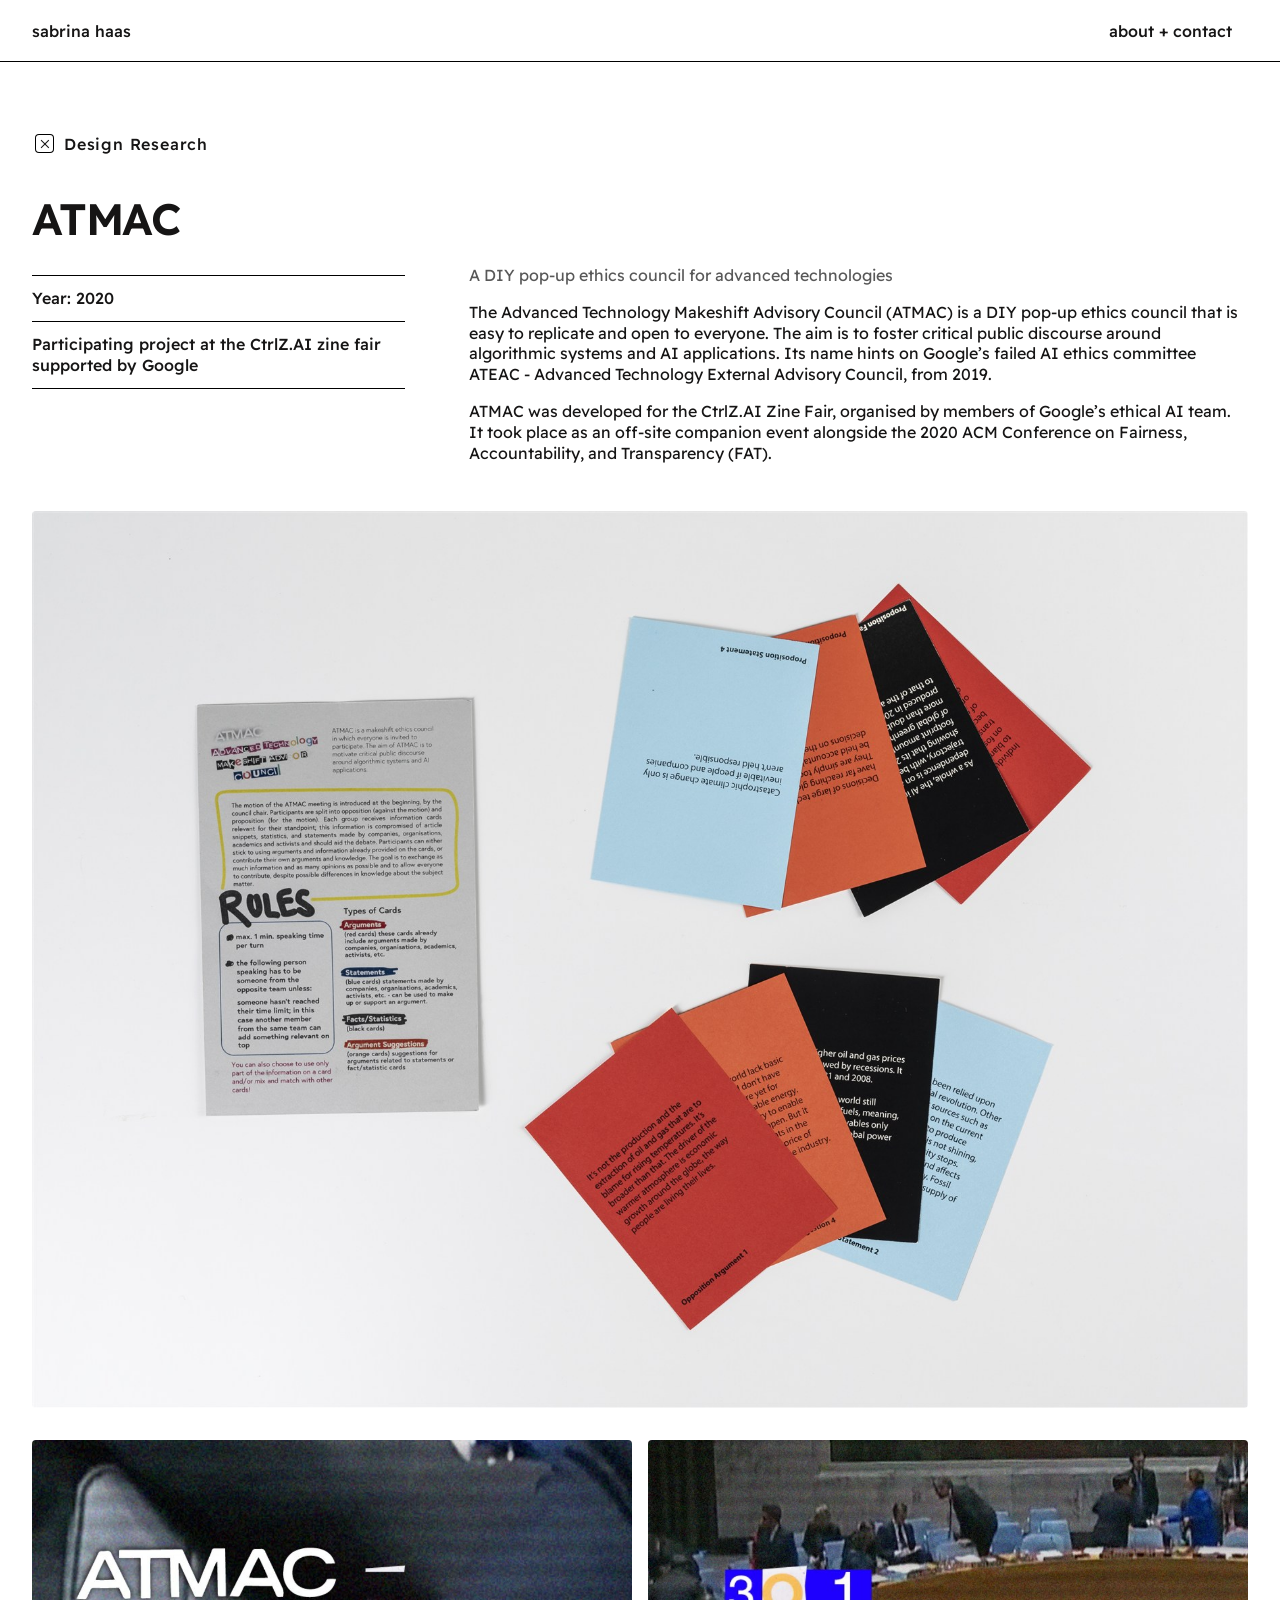
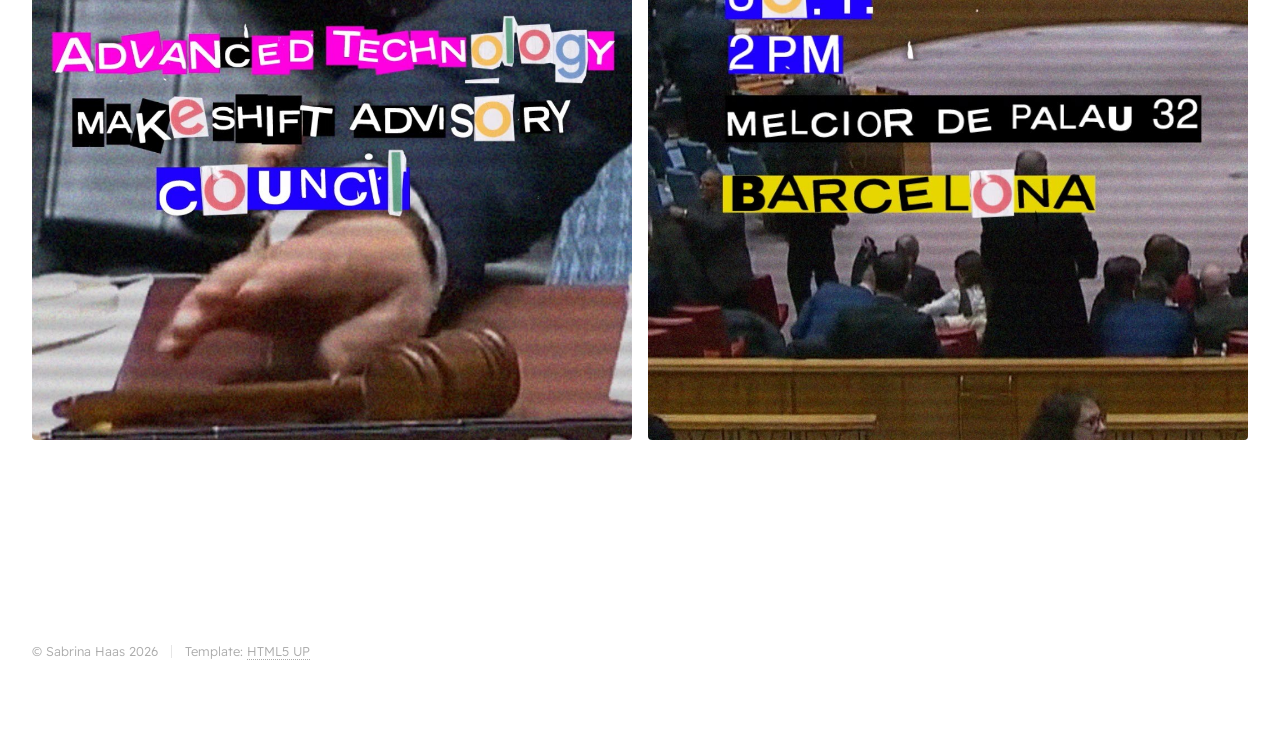
==== commit 012c7bdb: "Reorder ATMAC gallery, swap Frau&Psyche panel photo for full wall view, fix video row layout - Move " ====
--- a/atmac.html
+++ b/atmac.html
@@ -71,12 +71,12 @@
 								</div>
 							</div>
 
+							<span class="image fit"><img src="images/atmac-cards-web.jpg" alt="" /></span>
+
 							<div class="project-gallery row-2">
 								<video autoplay muted loop playsinline poster="images/atmac-poster1-web.jpg" src="images/atmac-poster1.mp4"></video>
 								<video autoplay muted loop playsinline poster="images/atmac-poster2-web.jpg" src="images/atmac-poster2.mp4"></video>
 							</div>
-
-							<span class="image fit"><img src="images/atmac-cards-web.jpg" alt="" /></span>
 
 						</div>
 					</div>
--- a/assets/css/main.css
+++ b/assets/css/main.css
@@ -3030,7 +3030,7 @@
 			}
 
 			.project-gallery.row-2 video {
-				width: 100%;
+				display: block;
 				border-radius: 4px;
 			}
 
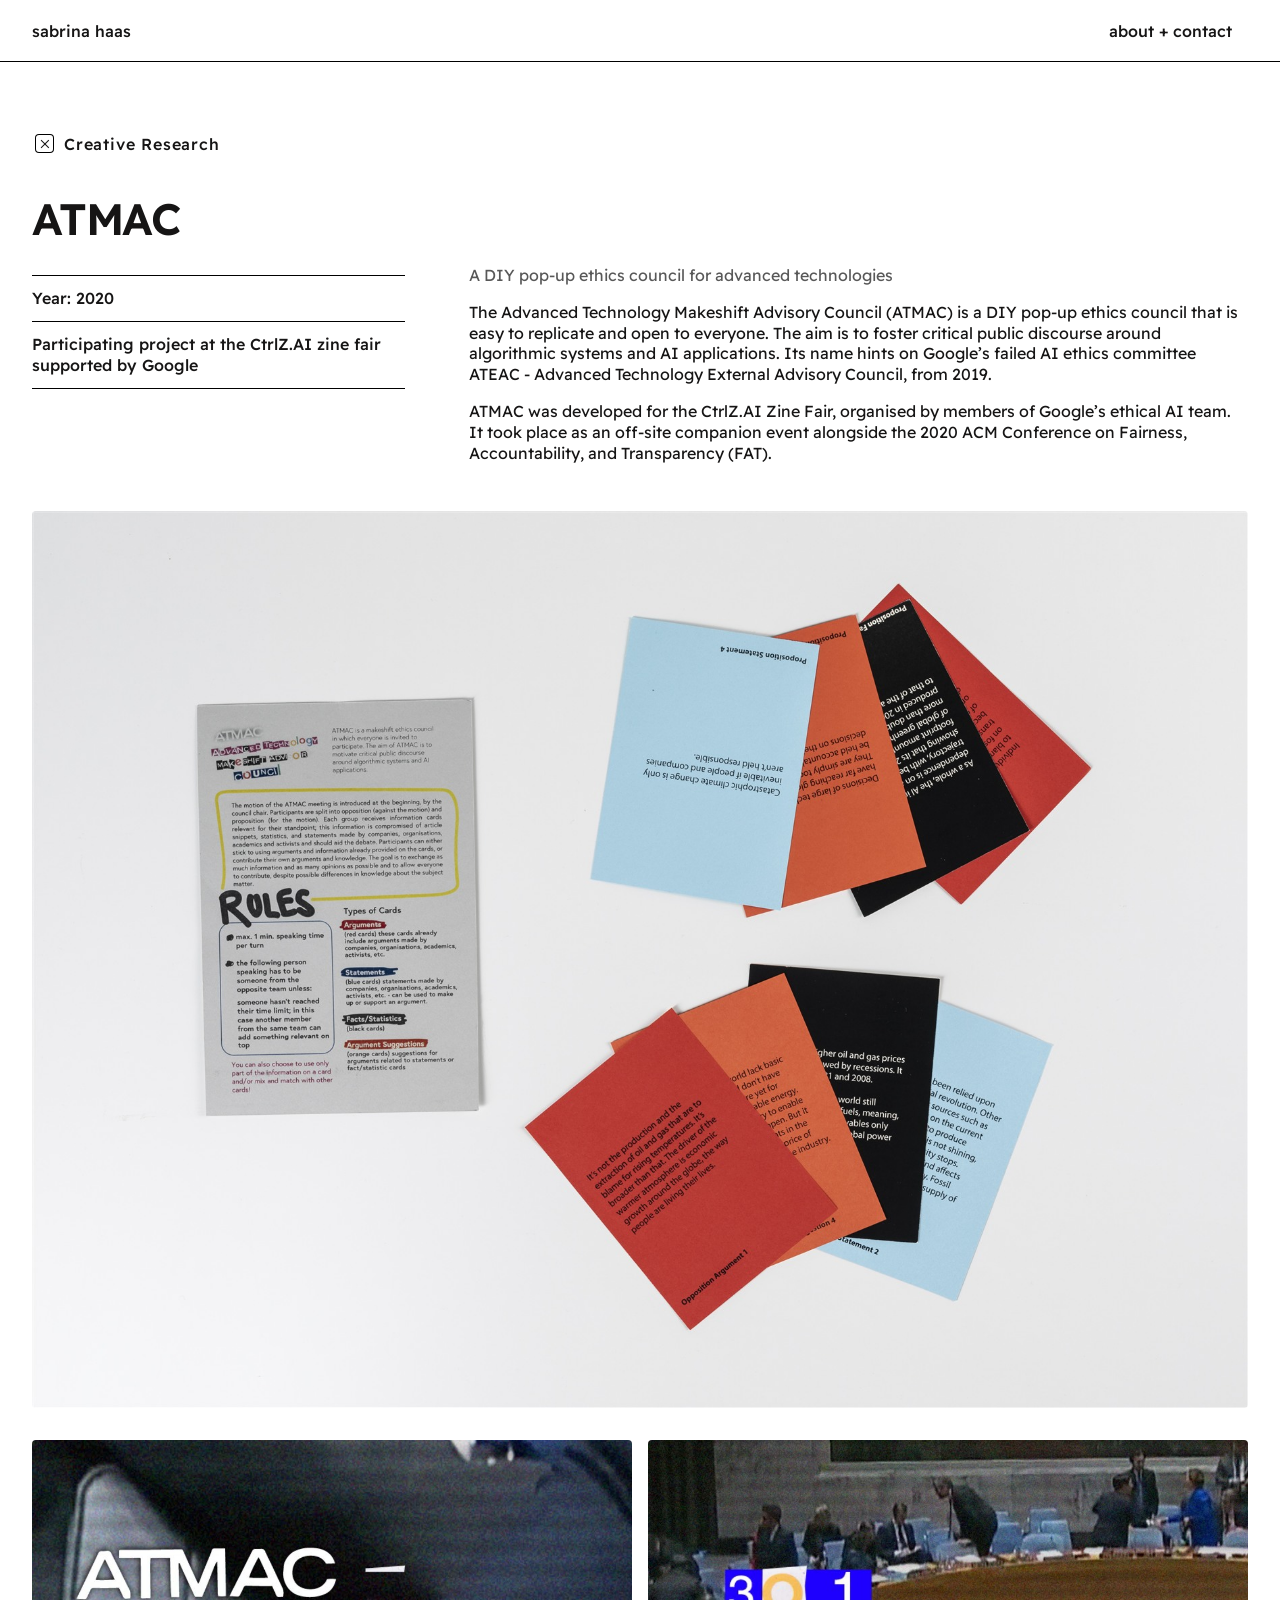
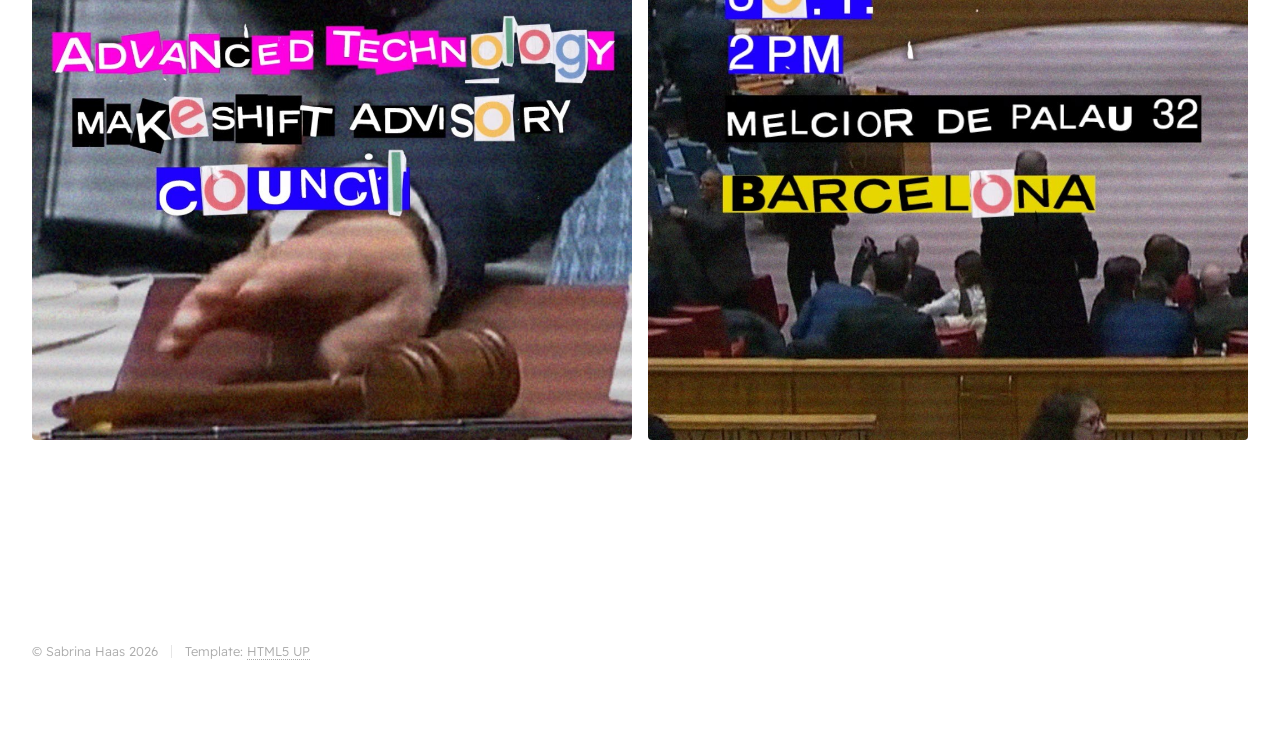
==== commit 5d048ced: "Restore ATMAC project - Re-add atmac.html subpage and its images/videos - Re-add ATMAC tile to homep" ====
--- a/atmac.html
+++ b/atmac.html
@@ -42,7 +42,7 @@
 								<div id="about-panel" class="about-panel">
 									<div class="about-panel-row">
 										<div class="about-text">
-											<p>I&rsquo;m a Vienna-based designer and researcher.<br class="about-text-break" />I work across visual communication, illustration and design research, asking how spaces, systems, and materials can work better for people and places. Alongside my design work, I occasionally write.</p>
+											<p>I&rsquo;m a Vienna-based designer and researcher working on access in different forms: to spaces, to information, to materials. In my work I combine design methods, artistic strategies and creative research techniques, speculative design approaches and visual communication. My projects range from neuro-inclusive interventions and mental health awareness to developing situated relationships to material resources in urban space.<br /><br />My practice has been shaped by work at renowned creative studios such as Superflux in London, where I contributed to films on the tangled networks of global technological infrastructure, and at The Invisible Lab in Graz, where I did design research, graphic design and UX/UI design for clients addressing groups of people with varying accessibility needs.<br /><br />I develop and facilitate educational formats such as walks, workshops and talks for universities, festivals and conferences, including Urbanize! Festival, the University of Applied Arts Vienna, the CtrlZ.AI fair in Barcelona and the Wuhan Institute of Technology.</p>
 										</div>
 										<div class="about-contact">
 											<p><a href="mailto:hellosabrinahaas@gmail.com">hellosabrinahaas@gmail.com</a></p>
@@ -52,7 +52,7 @@
 							</header>
 
 							<ul class="tags">
-								<li><span class="filter-box"><span class="filter-x"></span></span><span class="filter-label">Design Research</span></li>
+								<li><span class="filter-box"><span class="filter-x"></span></span><span class="filter-label">Creative Research</span></li>
 							</ul>
 
 							<h1>ATMAC</h1>
--- a/assets/css/main.css
+++ b/assets/css/main.css
@@ -3573,7 +3573,7 @@
 		}
 
 			#about-panel.is-visible {
-				max-height: 30em;
+				max-height: 40em;
 				margin-bottom: 4.5em;
 			}
 
@@ -3582,26 +3582,14 @@
 				display: -webkit-flex;
 				display: -ms-flex;
 				display: flex;
-				-moz-flex-wrap: wrap;
-				-webkit-flex-wrap: wrap;
-				-ms-flex-wrap: wrap;
-				flex-wrap: wrap;
 				-moz-align-items: stretch;
 				-webkit-align-items: stretch;
 				-ms-align-items: stretch;
 				align-items: stretch;
-				gap: 5em;
-			}
-
-				.about-panel-row .about-text {
-					-moz-flex: 0 0 auto;
-					-webkit-flex: 0 0 auto;
-					-ms-flex: 0 0 auto;
-					flex: 0 0 auto;
-					width: calc(30% - 1em);
-				}
-
-				.about-panel-row .about-contact {
+				gap: 3em;
+			}
+
+				.about-panel-row .about-photo-wrap {
 					-moz-flex: 0 0 auto;
 					-webkit-flex: 0 0 auto;
 					-ms-flex: 0 0 auto;
@@ -3610,42 +3598,71 @@
 					display: -webkit-flex;
 					display: -ms-flex;
 					display: flex;
+					-moz-flex-direction: column;
+					-webkit-flex-direction: column;
+					-ms-flex-direction: column;
+					flex-direction: column;
 					-moz-align-items: flex-start;
 					-webkit-align-items: flex-start;
 					-ms-align-items: flex-start;
 					align-items: flex-start;
-					-moz-justify-content: center;
-					-webkit-justify-content: center;
-					-ms-justify-content: center;
-					justify-content: center;
-				}
-
-				.about-panel-row .about-photo-col {
-					-moz-flex: 0 0 auto;
-					-webkit-flex: 0 0 auto;
-					-ms-flex: 0 0 auto;
-					flex: 0 0 auto;
-					position: relative;
-					top: 0.4em;
-					width: 14em;
-					overflow: hidden;
-					border-radius: 4px;
-				}
-
-					.about-photo-col img {
-						display: block;
+					-moz-justify-content: space-between;
+					-webkit-justify-content: space-between;
+					-ms-justify-content: space-between;
+					justify-content: space-between;
+					gap: 1em;
+					width: 26em;
+				}
+
+					.about-photo-wrap .about-photo-col {
+						position: relative;
+						top: 0.3em;
 						width: 100%;
-						height: 100%;
-						-o-object-fit: cover;
-						object-fit: cover;
-					}
-
-			.about-contact p {
+					}
+
+						.about-photo-col img {
+							display: block;
+							width: 100%;
+							height: auto;
+							border-radius: 4px;
+						}
+
+					.about-photo-wrap .about-contact {
+						position: relative;
+						top: 0.3em;
+						width: 100%;
+					}
+
+						.about-photo-wrap .about-contact p {
+							display: block;
+							width: 100%;
+						}
+
+					.about-photo-wrap .about-cv {
+						position: relative;
+						top: 0.3em;
+						width: 100%;
+					}
+
+						.about-photo-wrap .about-cv p {
+							display: block;
+							width: 100%;
+						}
+
+				.about-panel-row .about-text {
+					-moz-flex: 1 1 auto;
+					-webkit-flex: 1 1 auto;
+					-ms-flex: 1 1 auto;
+					flex: 1 1 auto;
+					min-width: 0;
+					max-width: 46em;
+				}
+
+			.about-contact p,
+			.about-cv p {
 				display: inline-block;
-				position: relative;
-				top: 0.4em;
 				margin: 0;
-				padding: 0.75em 1.25em;
+				padding: 0.2em 1.25em;
 				border: dashed 1px #161515;
 				border-radius: 4px;
 				color: #161515;
@@ -3658,7 +3675,8 @@
 				word-break: break-word;
 			}
 
-				.about-contact a {
+				.about-contact a,
+				.about-cv a {
 					color: inherit;
 					border-bottom: 0;
 					text-decoration: none;
@@ -3676,7 +3694,15 @@
 			}
 
 			.about-panel-row {
+				-moz-flex-direction: column;
+				-webkit-flex-direction: column;
+				-ms-flex-direction: column;
+				flex-direction: column;
 				gap: 1.5em;
+			}
+
+			.about-panel-row .about-photo-wrap {
+				width: 100%;
 			}
 
 			.about-panel-row .about-text {
@@ -3687,14 +3713,16 @@
 				display: none;
 			}
 
-			.about-panel-row .about-contact {
+			.about-panel-row .about-contact,
+			.about-panel-row .about-cv {
 				display: block;
 				width: 100%;
 				max-width: 100%;
 				box-sizing: border-box;
 			}
 
-			.about-contact p {
+			.about-contact p,
+			.about-cv p {
 				display: block;
 				width: 100%;
 				max-width: 100%;
@@ -3704,20 +3732,12 @@
 				top: 0;
 			}
 
-			.about-panel-row .about-photo-col {
-				width: 100%;
-				top: 0;
-			}
-
-				.about-photo-col img {
-					height: auto;
-				}
-
 		}
 
 		@media screen and (max-width: 480px) {
 
-			.about-contact p {
+			.about-contact p,
+			.about-cv p {
 				padding: 0.8em 1.75em;
 				font-size: 0.9em;
 			}
